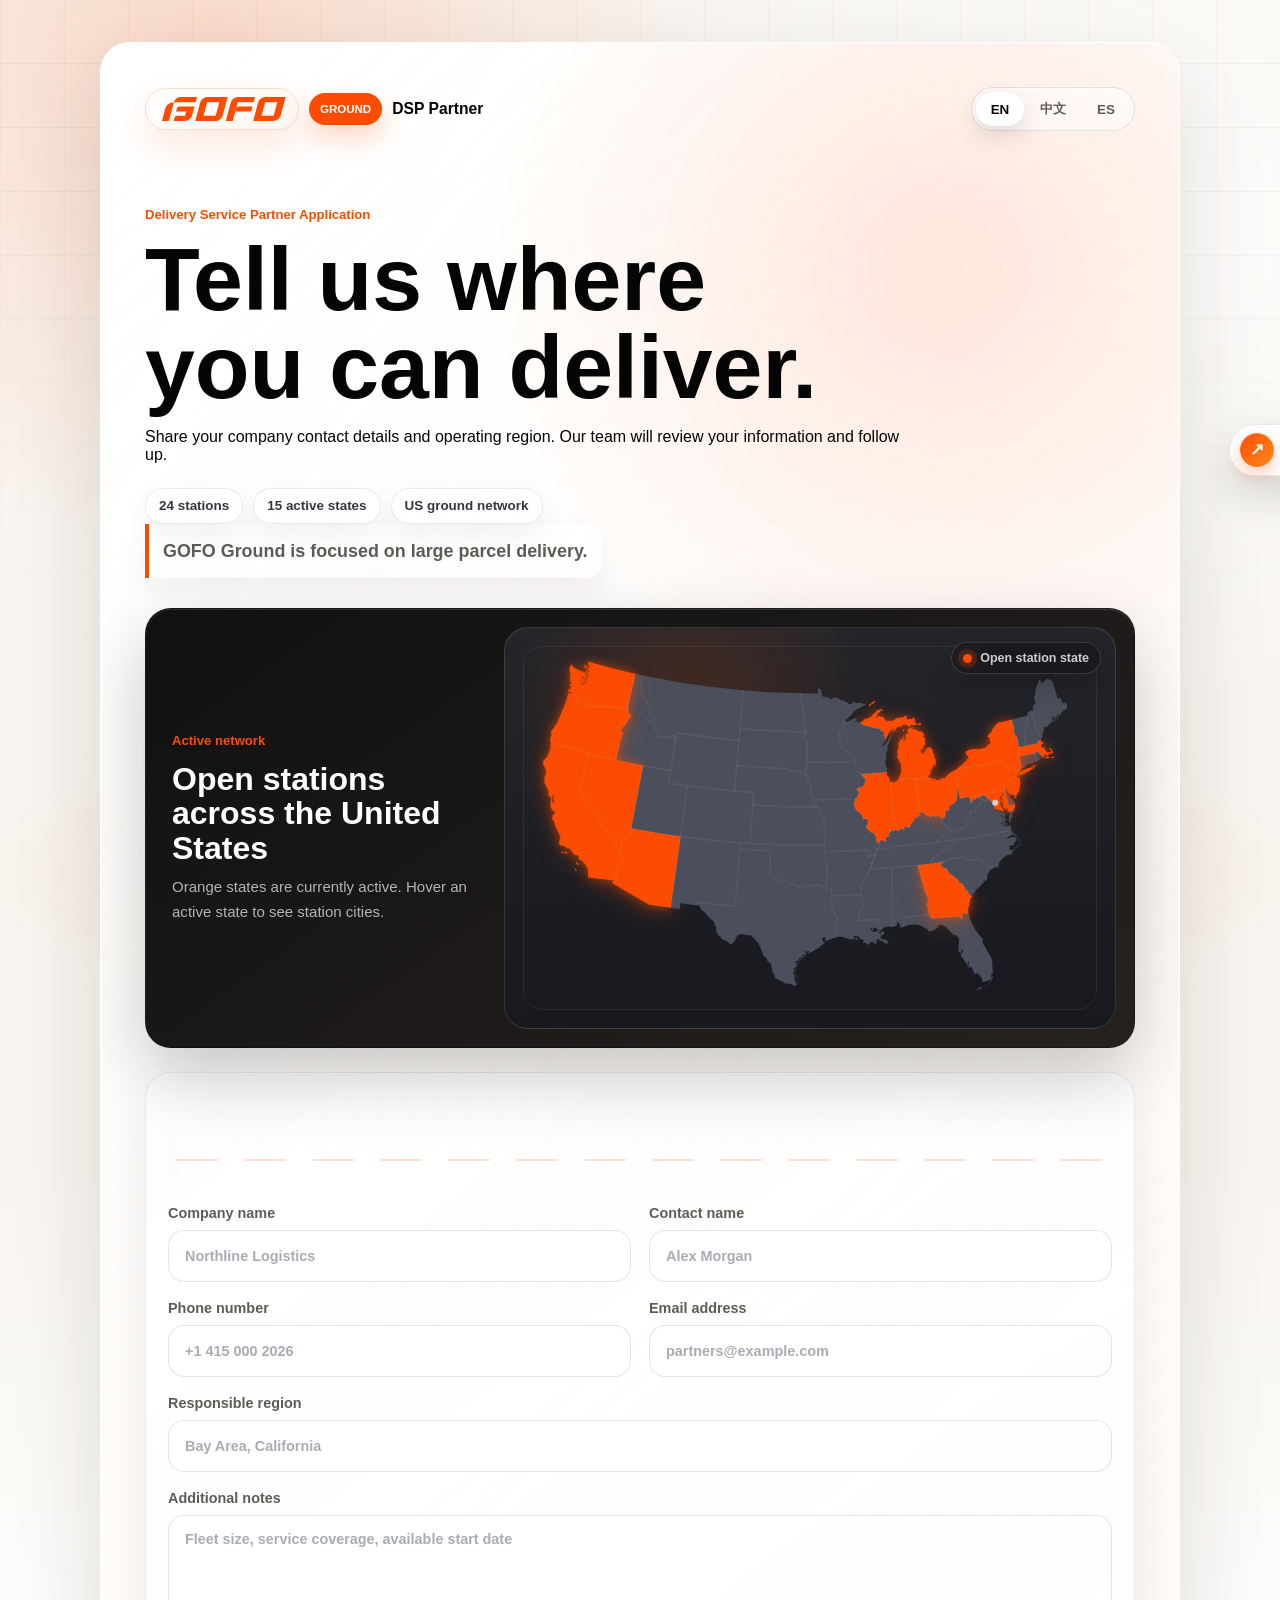
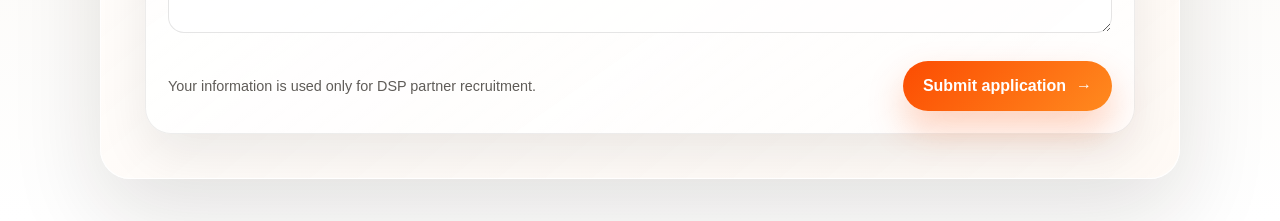
==== index.html @ 82328421 "Localize form errors and simplify van animation" ====
<!doctype html>
<html lang="en">
  <head>
    <meta charset="UTF-8" />
    <meta name="viewport" content="width=device-width, initial-scale=1.0" />
    <title>DSP Partner Application</title>
    <link rel="stylesheet" href="styles.css" />
  </head>
  <body>
    <main class="page-shell">
      <section class="application-card" aria-labelledby="pageTitle">
        <header class="topbar">
          <a class="brand" href="#" aria-label="DSP partner application">
            <span class="brand-mark" aria-hidden="true">
              <img src="logo.svg" alt="" />
            </span>
            <span class="ground-tag">GROUND</span>
            <span data-i18n="brand">DSP Partner</span>
          </a>

          <div class="language-switcher" aria-label="Language">
            <button class="language-button active" type="button" data-lang="en">EN</button>
            <button class="language-button" type="button" data-lang="zh">中文</button>
            <button class="language-button" type="button" data-lang="es">ES</button>
          </div>
        </header>

        <div class="intro">
          <p class="eyebrow" data-i18n="eyebrow">Delivery Service Partner Application</p>
          <h1 id="pageTitle" data-i18n="title">Tell us where you can deliver.</h1>
          <p data-i18n="subtitle">
            Share your company contact details and operating region. Our team will review your information and follow up.
          </p>
          <div class="hero-pills" aria-label="Network highlights">
            <span>24 stations</span>
            <span>15 active states</span>
            <span>US ground network</span>
          </div>
          <p class="ground-note" data-i18n="groundNote">GOFO Ground is focused on large parcel delivery.</p>
        </div>

        <section class="station-map-panel" aria-labelledby="mapTitle">
          <div class="map-copy">
            <p class="eyebrow" data-i18n="mapEyebrow">Active network</p>
            <h2 id="mapTitle" data-i18n="mapTitle">Open stations across the United States</h2>
            <p data-i18n="mapSubtitle">Orange states are currently active. Hover an active state to see station cities.</p>
          </div>

          <div class="map-frame">
            <div class="map-legend">
              <span class="legend-dot" aria-hidden="true"></span>
              <span data-i18n="legend">Open station state</span>
            </div>
            <div class="us-map" id="usMap" aria-label="United States station map"></div>
            <div class="map-tooltip" id="mapTooltip" role="status" aria-live="polite"></div>
          </div>
        </section>

        <form class="application-form" id="applicationForm">
          <div class="van-stage" aria-hidden="true">
            <div class="road-line"></div>
            <div class="cargo-van">
              <div class="van-body">
                <span class="van-windshield"></span>
                <span class="van-side-window"></span>
                <span class="van-door-line"></span>
                <img src="logo.svg" alt="" />
              </div>
              <span class="wheel wheel-front"></span>
              <span class="wheel wheel-back"></span>
            </div>
          </div>

          <div class="field-grid">
            <label class="field">
              <span data-i18n="companyLabel">Company name</span>
              <input name="company" required autocomplete="organization" data-i18n-placeholder="companyPlaceholder" placeholder="Northline Logistics" />
            </label>

            <label class="field">
              <span data-i18n="contactLabel">Contact name</span>
              <input name="contact" required autocomplete="name" data-i18n-placeholder="contactPlaceholder" placeholder="Alex Morgan" />
            </label>

            <label class="field">
              <span data-i18n="phoneLabel">Phone number</span>
              <input name="phone" required autocomplete="tel" inputmode="tel" data-i18n-placeholder="phonePlaceholder" placeholder="+1 415 000 2026" />
            </label>

            <label class="field">
              <span data-i18n="emailLabel">Email address</span>
              <input name="email" required type="email" autocomplete="email" data-i18n-placeholder="emailPlaceholder" placeholder="partners@example.com" />
            </label>

            <label class="field field-wide">
              <span data-i18n="regionLabel">Responsible region</span>
              <input name="region" required data-i18n-placeholder="regionPlaceholder" placeholder="Bay Area, California" />
            </label>

            <label class="field field-wide">
              <span data-i18n="notesLabel">Additional notes</span>
              <textarea name="notes" rows="4" data-i18n-placeholder="notesPlaceholder" placeholder="Fleet size, service coverage, available start date"></textarea>
            </label>
          </div>

          <div class="form-footer">
            <p class="privacy-note" data-i18n="privacy">Your information is used only for DSP partner recruitment.</p>
            <button class="submit-button" id="submitButton" type="submit">
              <span data-i18n="submit">Submit application</span>
              <span class="button-arrow" aria-hidden="true">→</span>
            </button>
          </div>

          <p class="success-message" id="successMessage" role="status" aria-live="polite" hidden data-i18n="success">
            Application received. Thank you.
          </p>
        </form>
      </section>
    </main>

    <a class="learn-more-tab" href="https://www.gofo.com/us/" target="_blank" rel="noopener noreferrer" aria-label="Learn more about us">
      <span class="learn-more-icon" aria-hidden="true">↗</span>
      <span class="learn-more-text">Learn more about us</span>
    </a>

    <script src="us-map-data.js"></script>
    <script src="script.js"></script>
  </body>
</html>
---- styles.css ----
:root {
  color-scheme: light;
  --bg: #f8f5f0;
  --surface: rgba(255, 255, 255, 0.76);
  --surface-strong: #ffffff;
  --ink: #050505;
  --muted: #5f5c58;
  --soft: #a8acb4;
  --line: rgba(0, 0, 0, 0.1);
  --line-strong: rgba(0, 0, 0, 0.16);
  --focus: #fc4c02;
  --focus-soft: rgba(252, 76, 2, 0.15);
  --brand: #fc4c02;
  --brand-2: #ff8a1f;
  --charcoal: #171717;
  --cream: #f8f5f0;
  --shadow: 0 34px 90px rgba(32, 24, 18, 0.13);
  font-family:
    -apple-system, BlinkMacSystemFont, "SF Pro Display", "SF Pro Text",
    "Helvetica Neue", Arial, "PingFang SC", "Microsoft YaHei", sans-serif;
}

* {
  box-sizing: border-box;
}

body {
  min-height: 100vh;
  margin: 0;
  color: var(--ink);
  background:
    radial-gradient(circle at 16% 4%, rgba(252, 76, 2, 0.17), transparent 24%),
    radial-gradient(circle at 88% 12%, rgba(255, 255, 255, 0.78), transparent 26%),
    linear-gradient(180deg, #f8f5f0 0%, #f8f5f0 64%, #ffffff 100%),
    var(--bg);
  font-size: 16px;
  letter-spacing: 0;
  overflow-x: hidden;
}

body::before {
  position: fixed;
  inset: 0;
  z-index: -1;
  content: "";
  background:
    linear-gradient(90deg, rgba(252, 76, 2, 0.055) 1px, transparent 1px),
    linear-gradient(0deg, rgba(0, 0, 0, 0.045) 1px, transparent 1px);
  background-size: 64px 64px;
  mask-image: linear-gradient(180deg, #000 0%, transparent 78%);
  animation: gridDrift 26s linear infinite;
}

body::after {
  position: fixed;
  inset: auto -10% -18% -10%;
  z-index: -1;
  height: 42vh;
  content: "";
  background: radial-gradient(ellipse at center, rgba(252, 76, 2, 0.18), transparent 62%);
  filter: blur(28px);
  pointer-events: none;
}

button,
input,
textarea {
  font: inherit;
}

button {
  cursor: pointer;
}

.page-shell {
  display: grid;
  min-height: 100vh;
  place-items: center;
  padding: 42px 32px;
}

.application-card {
  position: relative;
  width: min(1080px, 100%);
  padding: clamp(22px, 4vw, 44px);
  overflow: hidden;
  border: 1px solid rgba(255, 255, 255, 0.86);
  border-radius: 30px;
  background:
    linear-gradient(140deg, rgba(255, 255, 255, 0.9), rgba(255, 247, 240, 0.64)),
    var(--surface);
  box-shadow: var(--shadow);
  backdrop-filter: blur(34px) saturate(160%);
  animation: cardIn 680ms cubic-bezier(0.22, 1, 0.36, 1) both;
}

.application-card::before {
  position: absolute;
  inset: 0;
  z-index: -1;
  content: "";
  background:
    radial-gradient(circle at 78% 13%, rgba(252, 76, 2, 0.13), transparent 26%),
    linear-gradient(120deg, rgba(255, 255, 255, 0.48), transparent 32%);
}

.topbar {
  display: flex;
  align-items: center;
  justify-content: space-between;
  gap: 18px;
  margin-bottom: clamp(46px, 7vw, 76px);
}

.brand {
  display: inline-flex;
  align-items: center;
  gap: 10px;
  color: var(--ink);
  text-decoration: none;
  font-size: 0.98rem;
  font-weight: 760;
}

.brand-mark {
  display: inline-grid;
  width: 154px;
  height: 42px;
  place-items: center;
  padding: 0 16px;
  border: 1px solid rgba(252, 76, 2, 0.18);
  border-radius: 999px;
  background:
    linear-gradient(145deg, rgba(255, 255, 255, 0.96), rgba(255, 245, 239, 0.92)),
    var(--surface-strong);
  box-shadow:
    inset 0 1px 0 rgba(255, 255, 255, 0.8),
    0 16px 34px rgba(252, 76, 2, 0.12);
}

.ground-tag {
  display: inline-flex;
  min-height: 32px;
  align-items: center;
  padding: 0 11px;
  border-radius: 999px;
  color: #ffffff;
  background: var(--brand);
  box-shadow: 0 12px 26px rgba(252, 76, 2, 0.24);
  font-size: 0.72rem;
  font-weight: 850;
}

.brand-mark img {
  display: block;
  width: 124px;
  height: auto;
}

.language-switcher {
  display: inline-flex;
  gap: 4px;
  padding: 4px;
  border: 1px solid var(--line);
  border-radius: 999px;
  background: rgba(255, 255, 255, 0.5);
  box-shadow: inset 0 1px 0 rgba(255, 255, 255, 0.7);
}

.language-button {
  min-width: 48px;
  min-height: 34px;
  padding: 0 12px;
  border: 0;
  border-radius: 999px;
  color: var(--muted);
  background: transparent;
  font-size: 0.84rem;
  font-weight: 650;
  transition:
    color 180ms ease,
    background 180ms ease,
    box-shadow 180ms ease,
    transform 180ms ease;
}

.language-button:hover {
  color: var(--ink);
}

.language-button.active {
  color: var(--ink);
  background: var(--surface-strong);
  box-shadow: 0 10px 24px rgba(0, 0, 0, 0.12);
}

.intro {
  max-width: 760px;
  margin-bottom: 30px;
}

.eyebrow {
  margin: 0 0 14px;
  color: var(--brand);
  font-size: 0.82rem;
  font-weight: 820;
  letter-spacing: 0;
}

h1 {
  max-width: 880px;
  margin: 0 0 16px;
  font-size: clamp(2.7rem, 7vw, 6.1rem);
  font-weight: 820;
  line-height: 0.98;
  letter-spacing: 0;
  text-wrap: balance;
}

.intro p:last-child {
  max-width: 620px;
  margin: 0;
  color: var(--muted);
  font-size: clamp(1rem, 1.5vw, 1.12rem);
  line-height: 1.7;
}

.hero-pills {
  display: flex;
  flex-wrap: wrap;
  gap: 10px;
  margin-top: 24px;
}

.hero-pills span {
  display: inline-flex;
  min-height: 36px;
  align-items: center;
  border: 1px solid rgba(0, 0, 0, 0.08);
  border-radius: 999px;
  padding: 0 13px;
  color: #343741;
  background: rgba(255, 255, 255, 0.58);
  box-shadow: 0 12px 28px rgba(0, 0, 0, 0.06);
  font-size: 0.84rem;
  font-weight: 720;
  backdrop-filter: blur(16px);
}

.ground-note {
  display: inline-flex;
  max-width: 560px;
  margin: 16px 0 0;
  padding: 12px 14px;
  border-left: 4px solid var(--brand);
  border-radius: 0 14px 14px 0;
  color: #2f2b27;
  background: rgba(255, 255, 255, 0.5);
  box-shadow: 0 12px 28px rgba(32, 24, 18, 0.06);
  font-size: 0.96rem;
  font-weight: 720;
  line-height: 1.5;
}

.station-map-panel {
  display: grid;
  grid-template-columns: minmax(230px, 0.34fr) minmax(0, 0.66fr);
  gap: 24px;
  align-items: center;
  margin-bottom: 24px;
  padding: 18px;
  border: 1px solid rgba(0, 0, 0, 0.08);
  border-radius: 26px;
  background:
    linear-gradient(145deg, #111111, #26211f),
    var(--charcoal);
  box-shadow:
    inset 0 1px 0 rgba(255, 255, 255, 0.12),
    0 28px 70px rgba(0, 0, 0, 0.22);
  animation: mapIn 720ms 120ms cubic-bezier(0.22, 1, 0.36, 1) both;
}

.map-copy {
  padding: 8px 4px 8px 8px;
}

.map-copy h2 {
  max-width: 320px;
  margin: 0 0 10px;
  color: #ffffff;
  font-size: clamp(1.35rem, 2.5vw, 2rem);
  line-height: 1.08;
  letter-spacing: 0;
}

.map-copy p:last-child {
  max-width: 340px;
  margin: 0;
  color: rgba(255, 255, 255, 0.68);
  font-size: 0.94rem;
  line-height: 1.62;
}

.map-frame {
  position: relative;
  min-height: 318px;
  overflow: hidden;
  border: 1px solid rgba(255, 255, 255, 0.12);
  border-radius: 24px;
  background:
    radial-gradient(circle at 30% 22%, rgba(252, 76, 2, 0.16), transparent 36%),
    linear-gradient(180deg, rgba(255, 255, 255, 0.08), rgba(255, 255, 255, 0.03)),
    #101218;
}

.map-frame::before {
  position: absolute;
  inset: 18px;
  content: "";
  border: 1px solid rgba(255, 255, 255, 0.07);
  border-radius: 20px;
  pointer-events: none;
}

.map-legend {
  position: absolute;
  top: 14px;
  right: 14px;
  z-index: 2;
  display: inline-flex;
  align-items: center;
  gap: 8px;
  padding: 8px 11px;
  border: 1px solid rgba(255, 255, 255, 0.14);
  border-radius: 999px;
  color: rgba(255, 255, 255, 0.78);
  background: rgba(18, 20, 26, 0.62);
  box-shadow: 0 12px 28px rgba(0, 0, 0, 0.18);
  font-size: 0.78rem;
  font-weight: 680;
  backdrop-filter: blur(16px);
}

.legend-dot {
  width: 9px;
  height: 9px;
  border-radius: 50%;
  background: var(--brand);
  box-shadow: 0 0 0 5px rgba(252, 76, 2, 0.18), 0 0 20px rgba(252, 76, 2, 0.72);
}

.us-map {
  display: grid;
  min-height: 318px;
  place-items: center;
  padding: 30px;
}

.us-map svg {
  display: block;
  width: min(100%, 610px);
  height: auto;
  overflow: visible;
}

.us-map svg .state path,
.us-map svg .state > path {
  fill: #4a4f5b;
  transition:
    fill 180ms ease,
    filter 180ms ease,
    transform 180ms ease;
}

.us-map svg path.is-open {
  fill: var(--brand);
  filter: drop-shadow(0 0 8px rgba(252, 76, 2, 0.54)) drop-shadow(0 10px 18px rgba(252, 76, 2, 0.28));
  cursor: pointer;
}

.us-map svg path.is-open:hover,
.us-map svg path.is-open:focus {
  fill: var(--brand-2);
  outline: none;
}

.us-map svg .borders {
  stroke: rgba(255, 255, 255, 0.18);
  stroke-width: 1.25;
}

.us-map svg .separator1 {
  stroke: rgba(0, 0, 0, 0.14);
}

.us-map svg path.ak,
.us-map svg path.hi,
.us-map svg path.separator1 {
  display: none;
}

.map-tooltip {
  position: absolute;
  z-index: 5;
  max-width: min(280px, calc(100% - 28px));
  padding: 12px 13px;
  border: 1px solid rgba(255, 255, 255, 0.16);
  border-radius: 16px;
  color: #ffffff;
  background: rgba(20, 22, 28, 0.9);
  box-shadow: 0 18px 42px rgba(0, 0, 0, 0.3);
  font-size: 0.84rem;
  line-height: 1.45;
  opacity: 0;
  pointer-events: none;
  transform: translate3d(-50%, -8px, 0);
  transition:
    opacity 140ms ease,
    transform 140ms ease;
  backdrop-filter: blur(18px);
}

.map-tooltip.visible {
  opacity: 1;
  transform: translate3d(-50%, -14px, 0);
}

.tooltip-title {
  display: block;
  margin-bottom: 4px;
  font-weight: 760;
}

.tooltip-cities {
  color: rgba(255, 255, 255, 0.68);
}

.application-form {
  display: grid;
  gap: 24px;
  padding: 22px;
  border: 1px solid rgba(0, 0, 0, 0.07);
  border-radius: 26px;
  background:
    linear-gradient(145deg, rgba(255, 255, 255, 0.72), rgba(255, 255, 255, 0.46)),
    rgba(255, 255, 255, 0.55);
  box-shadow:
    inset 0 1px 0 rgba(255, 255, 255, 0.65),
    0 22px 50px rgba(0, 0, 0, 0.08);
}

.van-stage {
  position: relative;
  min-height: 92px;
  overflow: hidden;
  margin: -8px 0 2px;
}

.road-line {
  position: absolute;
  right: 8px;
  bottom: 18px;
  left: 8px;
  height: 2px;
  background:
    repeating-linear-gradient(90deg, rgba(252, 76, 2, 0.24) 0 42px, transparent 42px 68px);
  opacity: 0.7;
}

.cargo-van {
  position: absolute;
  bottom: 18px;
  left: -220px;
  width: 206px;
  height: 70px;
  animation: vanDrive 14s cubic-bezier(0.55, 0.02, 0.22, 1) infinite;
  filter: drop-shadow(0 18px 18px rgba(32, 24, 18, 0.2));
}

.van-body {
  position: absolute;
  bottom: 13px;
  left: 0;
  display: flex;
  width: 190px;
  height: 52px;
  align-items: center;
  gap: 7px;
  padding: 18px 18px 0 64px;
  border: 2px solid #111111;
  border-radius: 22px 28px 14px 14px;
  background: #ffffff;
}

.van-body::before {
  position: absolute;
  right: -12px;
  bottom: -2px;
  width: 34px;
  height: 36px;
  border: 2px solid #111111;
  border-left: 0;
  border-radius: 0 22px 10px 0;
  background: #ffffff;
  content: "";
}

.van-body img {
  width: 70px;
  height: auto;
}

.van-body span:not(.van-windshield):not(.van-side-window):not(.van-door-line) {
  color: var(--brand);
  font-size: 0.42rem;
  font-weight: 850;
  line-height: 1;
}

.van-windshield,
.van-side-window {
  position: absolute;
  top: 9px;
  height: 16px;
  background: linear-gradient(135deg, #1d1d1f, #6b6e76);
}

.van-windshield {
  right: 12px;
  width: 30px;
  border-radius: 5px 14px 5px 5px;
  transform: skewX(-14deg);
}

.van-side-window {
  left: 20px;
  width: 36px;
  border-radius: 10px 5px 5px 5px;
}

.van-door-line {
  position: absolute;
  top: 10px;
  left: 62px;
  width: 1px;
  height: 36px;
  background: rgba(0, 0, 0, 0.28);
}

.wheel {
  position: absolute;
  bottom: 4px;
  width: 20px;
  height: 20px;
  border: 5px solid #111111;
  border-radius: 50%;
  background: var(--brand);
  animation: wheelSpin 900ms linear infinite;
}

.wheel-back {
  left: 34px;
}

.wheel-front {
  right: 32px;
}

.field-grid {
  display: grid;
  grid-template-columns: repeat(2, minmax(0, 1fr));
  gap: 18px;
}

.field {
  display: grid;
  gap: 9px;
  min-width: 0;
  color: var(--muted);
  font-size: 0.9rem;
  font-weight: 650;
}

.field-wide {
  grid-column: 1 / -1;
}

input,
textarea {
  width: 100%;
  min-height: 52px;
  border: 1px solid var(--line);
  border-radius: 16px;
  outline: 0;
  color: var(--ink);
  background: rgba(255, 255, 255, 0.82);
  box-shadow: inset 0 1px 0 rgba(255, 255, 255, 0.74);
  transition:
    border-color 180ms ease,
    box-shadow 180ms ease,
    background 180ms ease,
    transform 180ms ease;
}

input {
  padding: 0 16px;
}

textarea {
  min-height: 118px;
  padding: 15px 16px;
  resize: vertical;
}

input::placeholder,
textarea::placeholder {
  color: var(--soft);
}

input:hover,
textarea:hover {
  border-color: var(--line-strong);
  background: rgba(255, 255, 255, 0.92);
}

input:focus,
textarea:focus {
  border-color: var(--focus);
  background: var(--surface-strong);
  box-shadow: 0 0 0 4px var(--focus-soft);
  transform: translateY(-1px);
}

.form-footer {
  display: flex;
  align-items: center;
  justify-content: space-between;
  gap: 18px;
  padding-top: 4px;
}

.privacy-note {
  max-width: 380px;
  margin: 0;
  color: var(--muted);
  font-size: 0.9rem;
  line-height: 1.55;
}

.submit-button {
  display: inline-flex;
  min-height: 50px;
  align-items: center;
  justify-content: center;
  gap: 10px;
  padding: 0 20px;
  border: 0;
  border-radius: 999px;
  color: #ffffff;
  background:
    linear-gradient(135deg, var(--brand), var(--brand-2));
  box-shadow: 0 18px 36px rgba(252, 76, 2, 0.26);
  font-weight: 720;
  transition:
    background 180ms ease,
    box-shadow 180ms ease,
    transform 180ms ease;
}

.submit-button:hover {
  background:
    linear-gradient(135deg, #f04400, #ff9c2f);
  box-shadow: 0 22px 42px rgba(252, 76, 2, 0.34);
  transform: translateY(-2px);
}

.submit-button:disabled,
.crm-refresh:disabled {
  cursor: wait;
  opacity: 0.58;
  transform: none;
}

.submit-button:active {
  transform: translateY(0);
}

.button-arrow {
  display: inline-block;
  transition: transform 180ms ease;
}

.submit-button:hover .button-arrow {
  transform: translateX(3px);
}

.success-message {
  margin: 0;
  padding: 14px 16px;
  border: 1px solid rgba(0, 0, 0, 0.08);
  border-radius: 14px;
  color: #1d1d1f;
  background: rgba(255, 255, 255, 0.72);
  animation: messageIn 260ms ease both;
}

.learn-more-tab {
  position: fixed;
  right: 0;
  top: 50%;
  z-index: 20;
  display: inline-flex;
  min-height: 52px;
  align-items: center;
  gap: 12px;
  padding: 8px 16px 8px 10px;
  border: 1px solid rgba(0, 0, 0, 0.08);
  border-right: 0;
  border-radius: 999px 0 0 999px;
  color: var(--ink);
  background: rgba(255, 255, 255, 0.86);
  box-shadow: 0 18px 44px rgba(0, 0, 0, 0.16);
  text-decoration: none;
  transform: translate(164px, -50%);
  transition:
    transform 220ms cubic-bezier(0.22, 1, 0.36, 1),
    background 180ms ease,
    box-shadow 180ms ease;
  backdrop-filter: blur(18px) saturate(150%);
}

.learn-more-tab:hover,
.learn-more-tab:focus-visible {
  background: rgba(255, 255, 255, 0.96);
  box-shadow: 0 22px 54px rgba(0, 0, 0, 0.18);
  outline: none;
  transform: translate(0, -50%);
}

.learn-more-icon {
  display: inline-grid;
  width: 34px;
  height: 34px;
  flex: 0 0 34px;
  place-items: center;
  border-radius: 50%;
  color: #ffffff;
  background: linear-gradient(135deg, var(--brand), var(--brand-2));
  box-shadow:
    inset 0 1px 0 rgba(255, 255, 255, 0.32),
    0 8px 18px rgba(252, 76, 2, 0.28);
  font-size: 1.05rem;
  font-weight: 850;
}

.learn-more-text {
  min-width: 142px;
  color: var(--ink);
  font-size: 0.88rem;
  font-weight: 720;
  white-space: nowrap;
}

@keyframes gridDrift {
  from {
    background-position: 0 0, 0 0;
  }

  to {
    background-position: 160px 96px, 160px 96px;
  }
}

@keyframes cardIn {
  from {
    opacity: 0;
    transform: translateY(22px) scale(0.985);
  }

  to {
    opacity: 1;
    transform: translateY(0) scale(1);
  }
}

@keyframes messageIn {
  from {
    opacity: 0;
    transform: translateY(-6px);
  }

  to {
    opacity: 1;
    transform: translateY(0);
  }
}

@keyframes mapIn {
  from {
    opacity: 0;
    transform: translateY(16px);
  }

  to {
    opacity: 1;
    transform: translateY(0);
  }
}

@keyframes vanDrive {
  0% {
    transform: translateX(0);
  }

  72%,
  100% {
    transform: translateX(calc(100vw + 360px));
  }
}

@keyframes wheelSpin {
  to {
    transform: rotate(360deg);
  }
}

.crm-shell {
  width: min(1280px, calc(100% - 32px));
  margin: 0 auto;
  padding: 32px 0;
}

.crm-card {
  padding: clamp(22px, 4vw, 42px);
  border: 1px solid rgba(255, 255, 255, 0.74);
  border-radius: 22px;
  background: var(--surface);
  box-shadow: var(--shadow);
  backdrop-filter: blur(28px) saturate(150%);
  animation: cardIn 560ms cubic-bezier(0.22, 1, 0.36, 1) both;
}

.crm-header {
  display: flex;
  align-items: flex-start;
  justify-content: space-between;
  gap: 22px;
  margin-bottom: 28px;
}

.crm-header h1 {
  max-width: 760px;
  margin-bottom: 12px;
  font-size: clamp(2rem, 4vw, 3.8rem);
}

.crm-header p:last-child {
  max-width: 620px;
  margin: 0;
  color: var(--muted);
  line-height: 1.65;
}

.crm-link,
.crm-refresh {
  display: inline-flex;
  min-height: 42px;
  align-items: center;
  justify-content: center;
  border-radius: 999px;
  font-weight: 700;
  text-decoration: none;
}

.crm-link {
  flex: 0 0 auto;
  padding: 0 16px;
  color: #ffffff;
  background: #1d1d1f;
}

.crm-metrics {
  display: grid;
  grid-template-columns: repeat(3, minmax(0, 1fr));
  gap: 12px;
  margin-bottom: 20px;
}

.crm-metrics article {
  min-height: 110px;
  padding: 18px;
  border: 1px solid rgba(0, 0, 0, 0.07);
  border-radius: 18px;
  background: rgba(255, 255, 255, 0.68);
}

.crm-metrics span {
  display: block;
  margin-bottom: 20px;
  color: var(--muted);
  font-size: 0.86rem;
  font-weight: 700;
}

.crm-metrics strong {
  font-size: 2rem;
  line-height: 1;
}

.crm-toolbar {
  display: flex;
  align-items: end;
  justify-content: space-between;
  gap: 16px;
  margin-bottom: 18px;
}

.crm-search {
  display: grid;
  flex: 1;
  gap: 8px;
  color: var(--muted);
  font-size: 0.86rem;
  font-weight: 700;
}

.crm-search input {
  max-width: 480px;
}

.crm-refresh {
  padding: 0 16px;
  border: 0;
  color: var(--ink);
  background: rgba(255, 255, 255, 0.78);
  box-shadow: 0 10px 24px rgba(0, 0, 0, 0.08);
}

.crm-table-wrap {
  overflow-x: auto;
  border: 1px solid rgba(0, 0, 0, 0.08);
  border-radius: 18px;
  background: rgba(255, 255, 255, 0.72);
}

.crm-table {
  width: 100%;
  min-width: 980px;
  border-collapse: collapse;
}

.crm-table th,
.crm-table td {
  padding: 15px 16px;
  border-bottom: 1px solid rgba(0, 0, 0, 0.07);
  text-align: left;
  vertical-align: top;
}

.crm-table th {
  color: var(--muted);
  background: rgba(255, 255, 255, 0.78);
  font-size: 0.8rem;
  font-weight: 760;
}

.crm-table td {
  color: var(--ink);
  font-size: 0.92rem;
}

.crm-table tr:last-child td {
  border-bottom: 0;
}

.crm-table a {
  color: var(--ink);
}

.crm-empty {
  margin: 0;
  padding: 34px 16px;
  color: var(--muted);
  text-align: center;
}

@media (max-width: 720px) {
  .page-shell {
    align-items: start;
    padding: 14px;
  }

  .application-card {
    border-radius: 18px;
  }

  .topbar,
  .form-footer {
    align-items: stretch;
    flex-direction: column;
  }

  .brand {
    flex-wrap: wrap;
  }

  .brand-mark {
    width: 142px;
  }

  .brand-mark img {
    width: 112px;
  }

  .language-switcher {
    width: 100%;
  }

  .language-button {
    flex: 1;
  }

  .field-grid {
    grid-template-columns: 1fr;
  }

  .station-map-panel {
    grid-template-columns: 1fr;
    padding: 16px;
  }

  .map-frame,
  .us-map {
    min-height: 220px;
  }

  .learn-more-tab {
    transform: translate(166px, -50%);
  }

  .map-legend {
    position: static;
    width: fit-content;
    margin: 12px 12px 0 auto;
  }

  .submit-button {
    width: 100%;
  }

  .crm-shell {
    width: min(100% - 20px, 1280px);
    padding: 14px 0;
  }

  .crm-header,
  .crm-toolbar {
    flex-direction: column;
    align-items: stretch;
  }

  .crm-metrics {
    grid-template-columns: 1fr;
  }

  .crm-link,
  .crm-refresh,
  .crm-search input {
    width: 100%;
    max-width: none;
  }
}

@media (prefers-reduced-motion: reduce) {
  *,
  *::before,
  *::after {
    animation-duration: 1ms !important;
    scroll-behavior: auto !important;
    transition-duration: 1ms !important;
  }
}
  color: #ffffff;
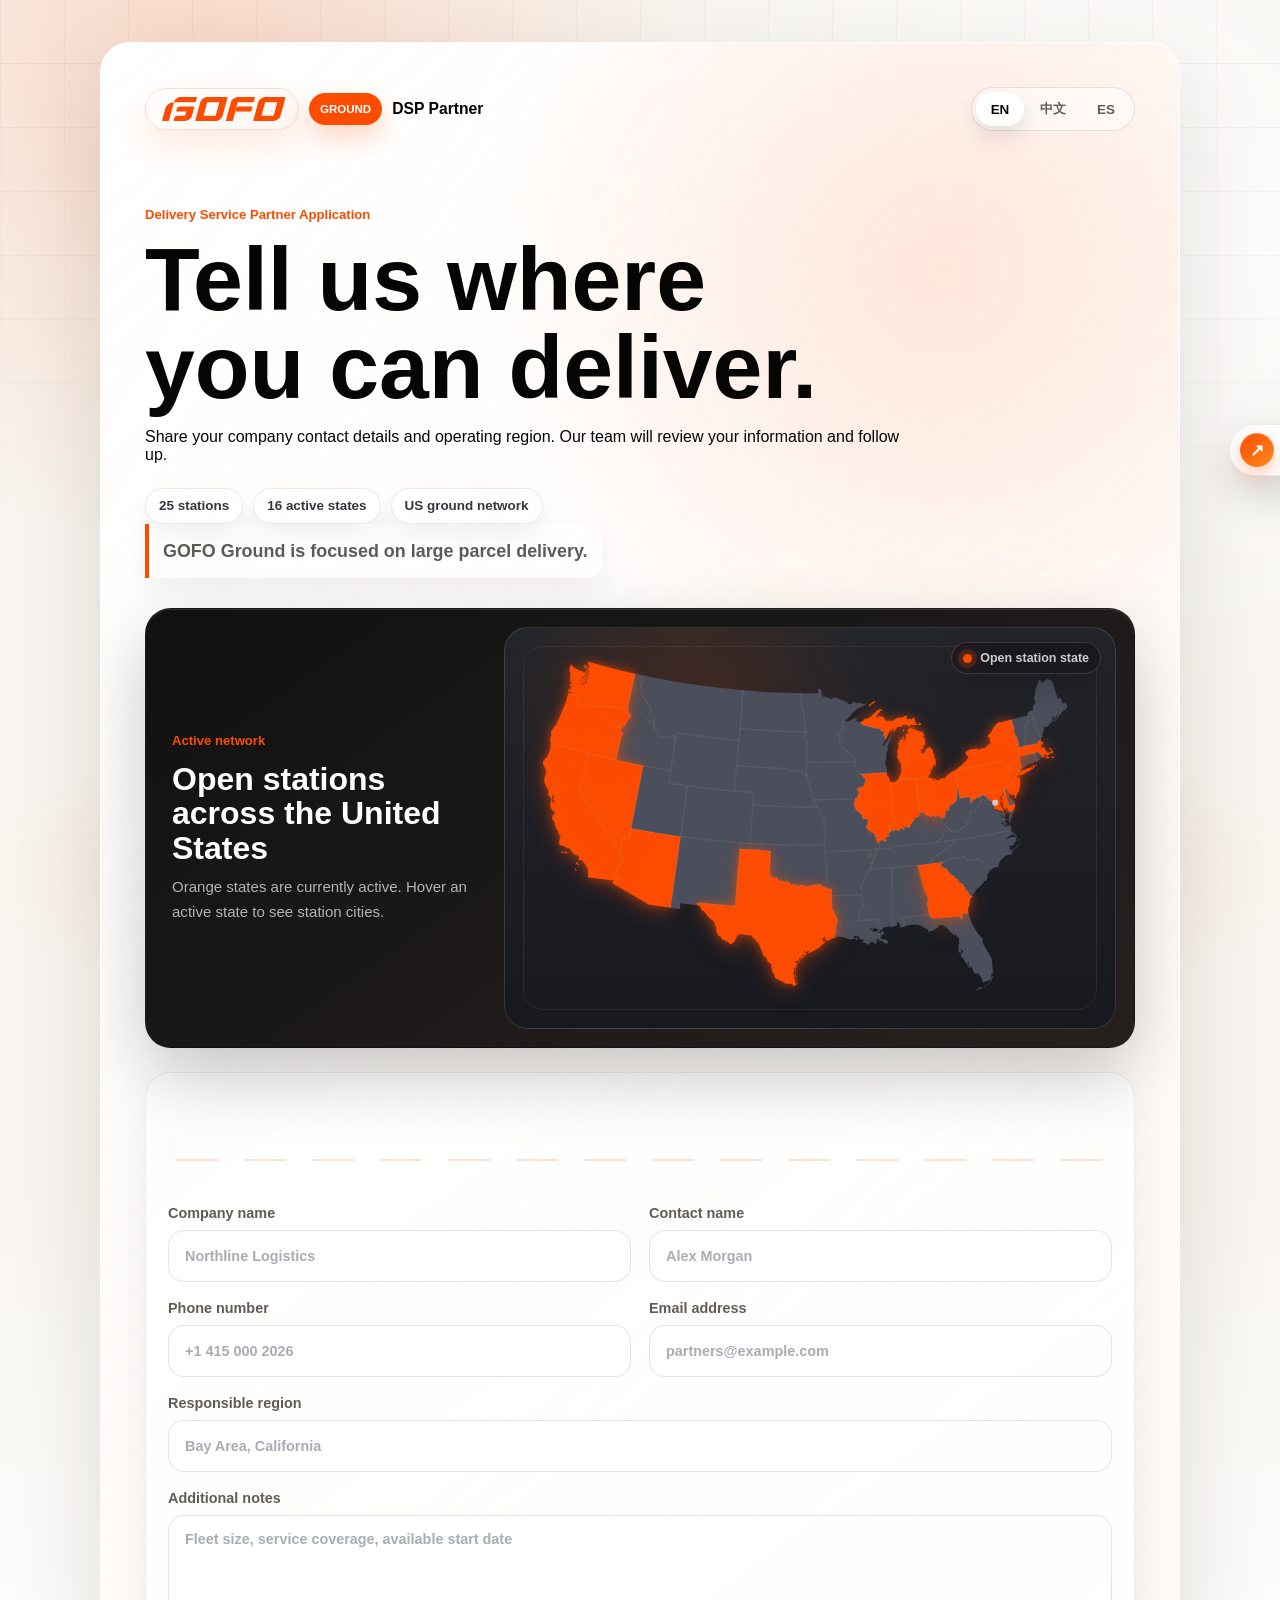
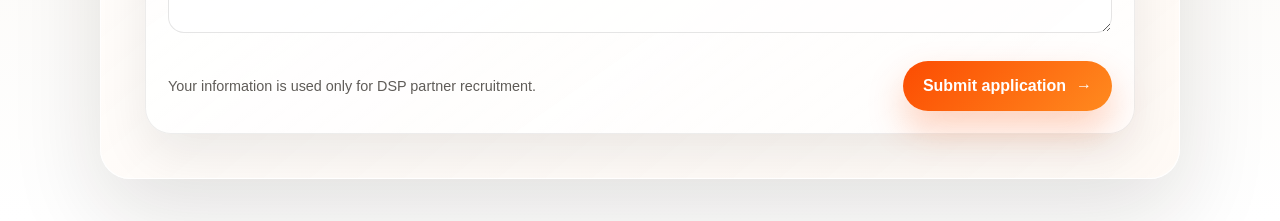
==== commit b4eaa98e: "Add Dallas station" ====
--- a/index.html
+++ b/index.html
@@ -32,8 +32,8 @@
             Share your company contact details and operating region. Our team will review your information and follow up.
           </p>
           <div class="hero-pills" aria-label="Network highlights">
-            <span>24 stations</span>
-            <span>15 active states</span>
+            <span>25 stations</span>
+            <span>16 active states</span>
             <span>US ground network</span>
           </div>
           <p class="ground-note" data-i18n="groundNote">GOFO Ground is focused on large parcel delivery.</p>
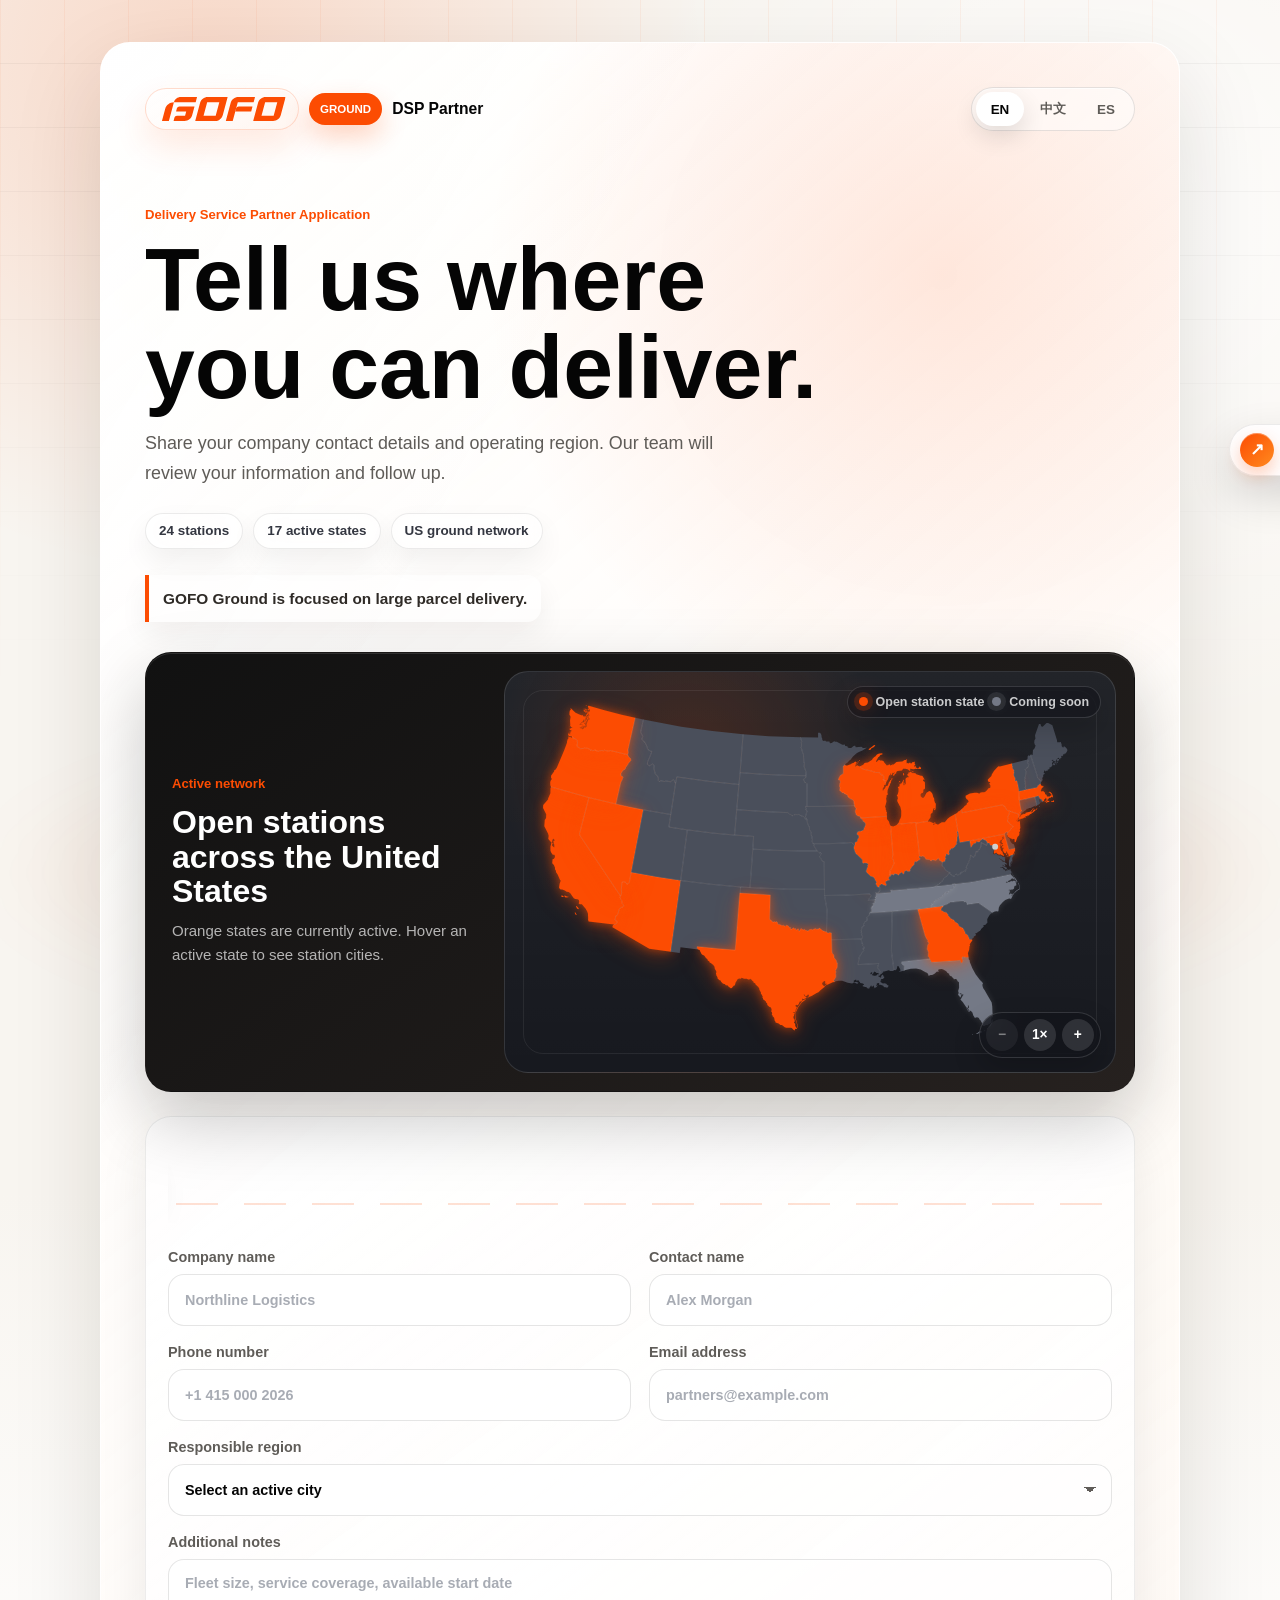
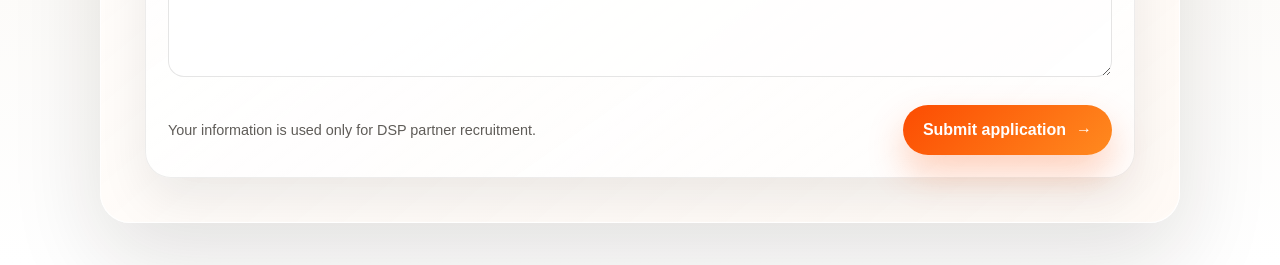
==== commit a5743803: "Improve region selection and map interactions" ====
--- a/index.html
+++ b/index.html
@@ -4,7 +4,7 @@
     <meta charset="UTF-8" />
     <meta name="viewport" content="width=device-width, initial-scale=1.0" />
     <title>DSP Partner Application</title>
-    <link rel="stylesheet" href="styles.css" />
+    <link rel="stylesheet" href="styles.css?v=20260520" />
   </head>
   <body>
     <main class="page-shell">
@@ -32,8 +32,8 @@
             Share your company contact details and operating region. Our team will review your information and follow up.
           </p>
           <div class="hero-pills" aria-label="Network highlights">
-            <span>25 stations</span>
-            <span>16 active states</span>
+            <span>24 stations</span>
+            <span>17 active states</span>
             <span>US ground network</span>
           </div>
           <p class="ground-note" data-i18n="groundNote">GOFO Ground is focused on large parcel delivery.</p>
@@ -50,8 +50,15 @@
             <div class="map-legend">
               <span class="legend-dot" aria-hidden="true"></span>
               <span data-i18n="legend">Open station state</span>
+              <span class="legend-dot legend-dot-planned" aria-hidden="true"></span>
+              <span data-i18n="plannedLabel">Coming soon</span>
             </div>
             <div class="us-map" id="usMap" aria-label="United States station map"></div>
+            <div class="map-controls" aria-label="Map zoom controls">
+              <button class="map-control" id="mapZoomOut" type="button" aria-label="Zoom out">−</button>
+              <button class="map-control" id="mapZoomReset" type="button" aria-label="Reset zoom">1×</button>
+              <button class="map-control" id="mapZoomIn" type="button" aria-label="Zoom in">+</button>
+            </div>
             <div class="map-tooltip" id="mapTooltip" role="status" aria-live="polite"></div>
           </div>
         </section>
@@ -94,7 +101,14 @@
 
             <label class="field field-wide">
               <span data-i18n="regionLabel">Responsible region</span>
-              <input name="region" required data-i18n-placeholder="regionPlaceholder" placeholder="Bay Area, California" />
+              <select name="regionChoice" id="regionSelect" required>
+                <option value="" data-i18n="regionSelectPlaceholder">Select an active city</option>
+              </select>
+            </label>
+
+            <label class="field field-wide region-other-field is-hidden" id="regionOtherField" hidden>
+              <span data-i18n="regionOtherLabel">Interested city</span>
+              <input name="regionOther" id="regionOtherInput" data-i18n-placeholder="regionOtherPlaceholder" placeholder="Tell us the city you are interested in" />
             </label>
 
             <label class="field field-wide">
@@ -124,6 +138,6 @@
     </a>
 
     <script src="us-map-data.js"></script>
-    <script src="script.js"></script>
+    <script src="script.js?v=20260520"></script>
   </body>
 </html>
--- a/styles.css
+++ b/styles.css
@@ -64,12 +64,21 @@
 
 button,
 input,
+select,
 textarea {
   font: inherit;
 }
 
 button {
   cursor: pointer;
+}
+
+[hidden] {
+  display: none !important;
+}
+
+.is-hidden {
+  display: none !important;
 }
 
 .page-shell {
@@ -217,7 +226,7 @@
   text-wrap: balance;
 }
 
-.intro p:last-child {
+.intro > p:not(.eyebrow):not(.ground-note) {
   max-width: 620px;
   margin: 0;
   color: var(--muted);
@@ -248,9 +257,10 @@
 }
 
 .ground-note {
-  display: inline-flex;
+  display: flex;
+  width: fit-content;
   max-width: 560px;
-  margin: 16px 0 0;
+  margin: 26px 0 0;
   padding: 12px 14px;
   border-left: 4px solid var(--brand);
   border-radius: 0 14px 14px 0;
@@ -349,11 +359,26 @@
   box-shadow: 0 0 0 5px rgba(252, 76, 2, 0.18), 0 0 20px rgba(252, 76, 2, 0.72);
 }
 
+.legend-dot-planned {
+  background: #747986;
+  box-shadow: 0 0 0 5px rgba(255, 255, 255, 0.08), 0 0 16px rgba(255, 255, 255, 0.18);
+}
+
 .us-map {
   display: grid;
   min-height: 318px;
   place-items: center;
   padding: 30px;
+  touch-action: none;
+  user-select: none;
+}
+
+.us-map.is-zoomed {
+  cursor: grab;
+}
+
+.us-map.is-dragging {
+  cursor: grabbing;
 }
 
 .us-map svg {
@@ -361,6 +386,49 @@
   width: min(100%, 610px);
   height: auto;
   overflow: visible;
+  transform-origin: center center;
+  transition: transform 180ms ease;
+}
+
+.map-controls {
+  position: absolute;
+  right: 14px;
+  bottom: 14px;
+  z-index: 3;
+  display: inline-flex;
+  gap: 6px;
+  padding: 6px;
+  border: 1px solid rgba(255, 255, 255, 0.14);
+  border-radius: 999px;
+  background: rgba(18, 20, 26, 0.64);
+  box-shadow: 0 12px 28px rgba(0, 0, 0, 0.18);
+  backdrop-filter: blur(16px);
+}
+
+.map-control {
+  display: inline-grid;
+  width: 32px;
+  height: 32px;
+  min-width: 32px;
+  place-items: center;
+  border: 0;
+  border-radius: 50%;
+  color: #ffffff;
+  background: rgba(255, 255, 255, 0.12);
+  font-size: 0.86rem;
+  font-weight: 800;
+  line-height: 1;
+}
+
+.map-control:hover,
+.map-control:focus {
+  background: rgba(252, 76, 2, 0.88);
+  outline: none;
+}
+
+.map-control:disabled {
+  cursor: default;
+  opacity: 0.45;
 }
 
 .us-map svg .state path,
@@ -378,8 +446,16 @@
   cursor: pointer;
 }
 
+.us-map svg path.is-planned:not(.is-open) {
+  fill: #747986;
+  filter: drop-shadow(0 0 6px rgba(255, 255, 255, 0.12));
+  cursor: pointer;
+}
+
 .us-map svg path.is-open:hover,
-.us-map svg path.is-open:focus {
+.us-map svg path.is-open:focus,
+.us-map svg path.is-planned:hover,
+.us-map svg path.is-planned:focus {
   fill: var(--brand-2);
   outline: none;
 }
@@ -586,6 +662,7 @@
 }
 
 input,
+select,
 textarea {
   width: 100%;
   min-height: 52px;
@@ -606,6 +683,20 @@
   padding: 0 16px;
 }
 
+select {
+  padding: 0 44px 0 16px;
+  appearance: none;
+  background-color: rgba(255, 255, 255, 0.82);
+  background-image:
+    linear-gradient(45deg, transparent 50%, var(--muted) 50%),
+    linear-gradient(135deg, var(--muted) 50%, transparent 50%);
+  background-position:
+    calc(100% - 21px) 22px,
+    calc(100% - 15px) 22px;
+  background-repeat: no-repeat;
+  background-size: 6px 6px;
+}
+
 textarea {
   min-height: 118px;
   padding: 15px 16px;
@@ -618,12 +709,14 @@
 }
 
 input:hover,
+select:hover,
 textarea:hover {
   border-color: var(--line-strong);
   background: rgba(255, 255, 255, 0.92);
 }
 
 input:focus,
+select:focus,
 textarea:focus {
   border-color: var(--focus);
   background: var(--surface-strong);
@@ -872,8 +965,15 @@
   text-decoration: none;
 }
 
+.crm-actions {
+  display: flex;
+  flex: 0 0 auto;
+  flex-wrap: wrap;
+  gap: 10px;
+  justify-content: flex-end;
+}
+
 .crm-link {
-  flex: 0 0 auto;
   padding: 0 16px;
   color: #ffffff;
   background: #1d1d1f;
@@ -945,7 +1045,7 @@
 
 .crm-table {
   width: 100%;
-  min-width: 980px;
+  min-width: 1080px;
   border-collapse: collapse;
 }
 
@@ -982,6 +1082,38 @@
   padding: 34px 16px;
   color: var(--muted);
   text-align: center;
+}
+
+.login-shell {
+  display: grid;
+  min-height: 100vh;
+  place-items: center;
+  padding: 24px;
+}
+
+.login-card {
+  width: min(440px, 100%);
+  padding: clamp(24px, 5vw, 42px);
+  border: 1px solid rgba(255, 255, 255, 0.74);
+  border-radius: 22px;
+  background: var(--surface);
+  box-shadow: var(--shadow);
+  backdrop-filter: blur(28px) saturate(150%);
+  animation: cardIn 560ms cubic-bezier(0.22, 1, 0.36, 1) both;
+}
+
+.login-card h1 {
+  margin-bottom: 24px;
+  font-size: clamp(2rem, 6vw, 3.4rem);
+}
+
+.login-form {
+  display: grid;
+  gap: 16px;
+}
+
+.login-back-link {
+  margin-top: 18px;
 }
 
 @media (max-width: 720px) {
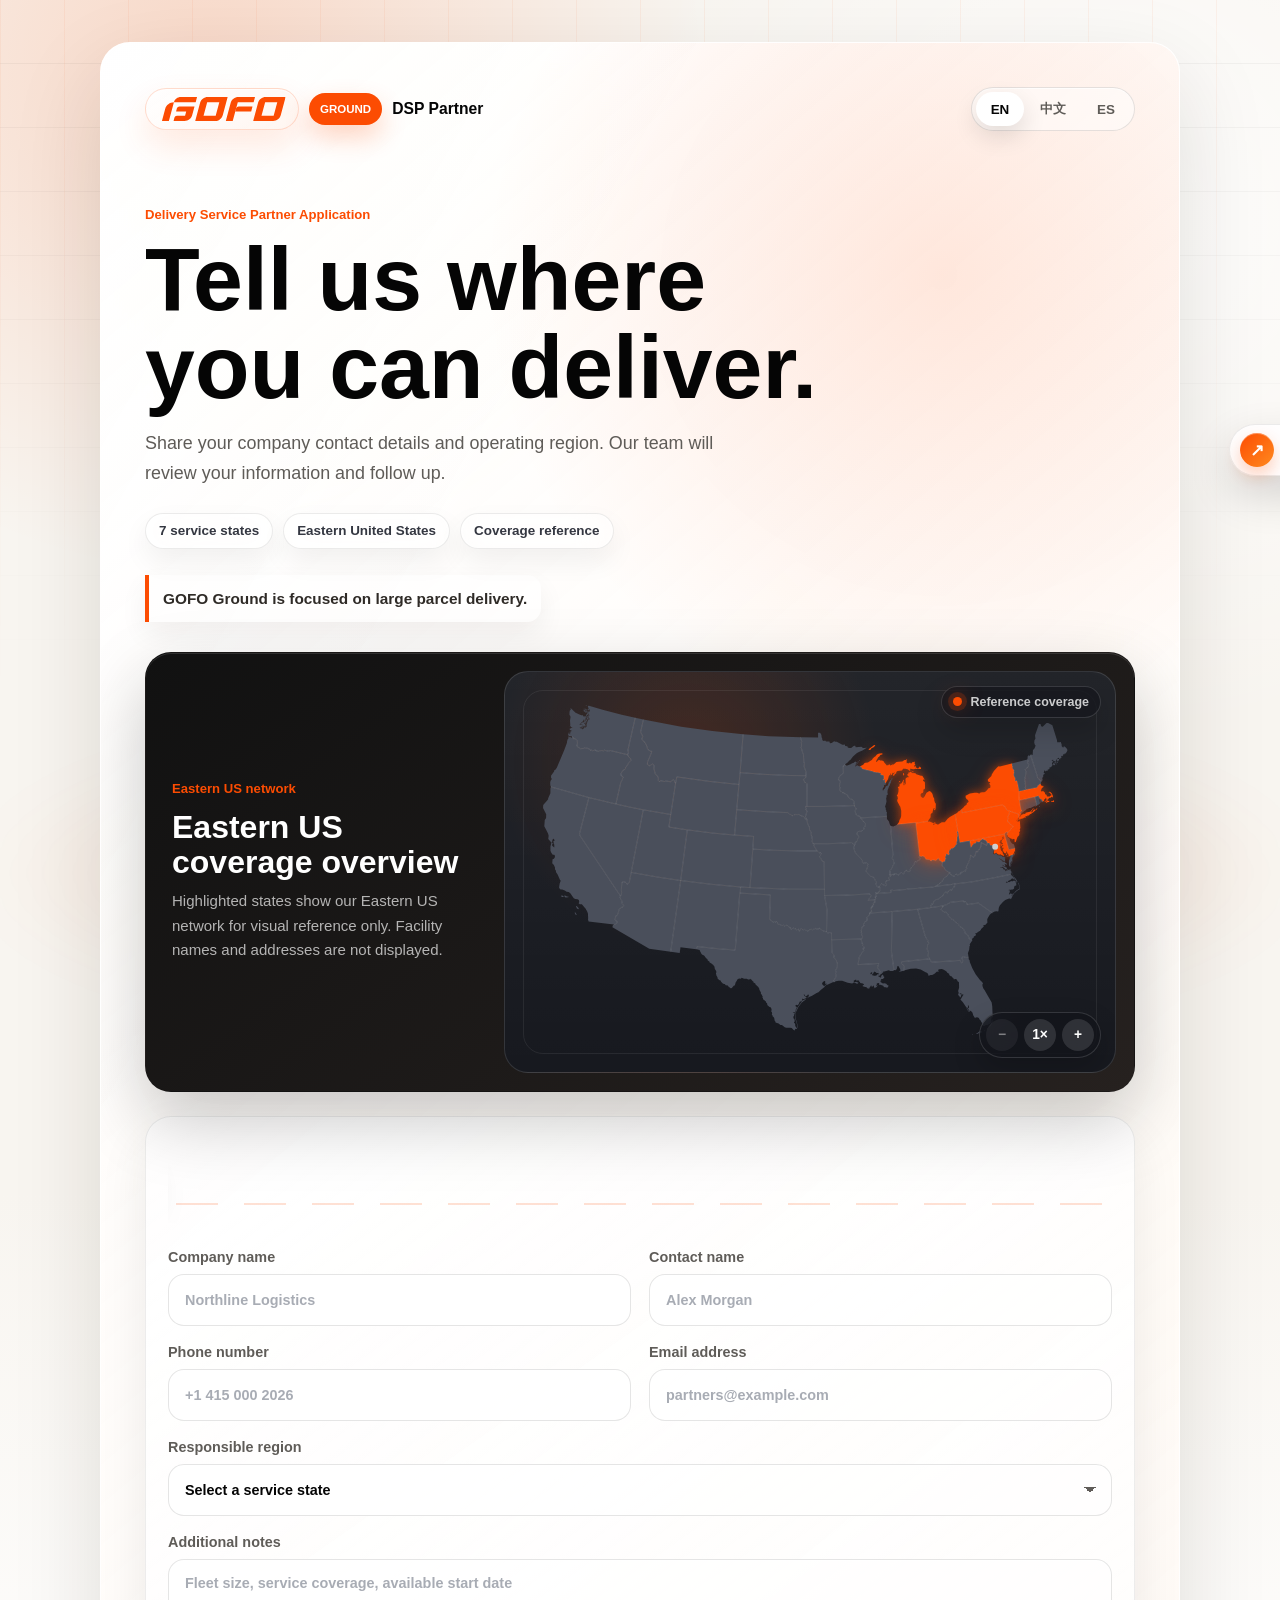
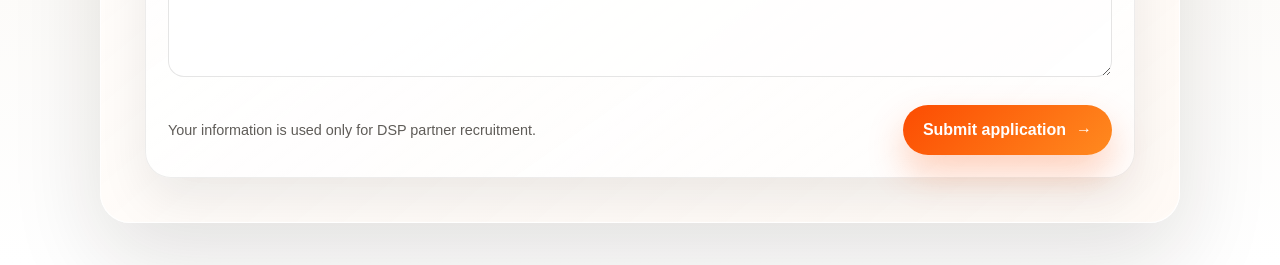
==== commit c405c02f: "Limit public network visualization to seven Eastern US states" ====
--- a/index.html
+++ b/index.html
@@ -4,7 +4,7 @@
     <meta charset="UTF-8" />
     <meta name="viewport" content="width=device-width, initial-scale=1.0" />
     <title>DSP Partner Application</title>
-    <link rel="stylesheet" href="styles.css?v=20260520" />
+    <link rel="stylesheet" href="styles.css?v=20261029" />
   </head>
   <body>
     <main class="page-shell">
@@ -32,9 +32,9 @@
             Share your company contact details and operating region. Our team will review your information and follow up.
           </p>
           <div class="hero-pills" aria-label="Network highlights">
-            <span>24 stations</span>
-            <span>17 active states</span>
-            <span>US ground network</span>
+            <span data-i18n="networkCount">7 service states</span>
+            <span data-i18n="networkRegion">Eastern United States</span>
+            <span data-i18n="networkPurpose">Coverage reference</span>
           </div>
           <p class="ground-note" data-i18n="groundNote">GOFO Ground is focused on large parcel delivery.</p>
         </div>
@@ -42,16 +42,14 @@
         <section class="station-map-panel" aria-labelledby="mapTitle">
           <div class="map-copy">
             <p class="eyebrow" data-i18n="mapEyebrow">Active network</p>
-            <h2 id="mapTitle" data-i18n="mapTitle">Open stations across the United States</h2>
-            <p data-i18n="mapSubtitle">Orange states are currently active. Hover an active state to see station cities.</p>
+            <h2 id="mapTitle" data-i18n="mapTitle">Eastern US coverage overview</h2>
+            <p data-i18n="mapSubtitle">Highlighted states show our Eastern US network for visual reference only. Facility names and addresses are not displayed.</p>
           </div>
 
           <div class="map-frame">
             <div class="map-legend">
               <span class="legend-dot" aria-hidden="true"></span>
-              <span data-i18n="legend">Open station state</span>
-              <span class="legend-dot legend-dot-planned" aria-hidden="true"></span>
-              <span data-i18n="plannedLabel">Coming soon</span>
+              <span data-i18n="legend">Reference coverage</span>
             </div>
             <div class="us-map" id="usMap" aria-label="United States station map"></div>
             <div class="map-controls" aria-label="Map zoom controls">
@@ -102,7 +100,7 @@
             <label class="field field-wide">
               <span data-i18n="regionLabel">Responsible region</span>
               <select name="regionChoice" id="regionSelect" required>
-                <option value="" data-i18n="regionSelectPlaceholder">Select an active city</option>
+                <option value="" data-i18n="regionSelectPlaceholder">Select a service state</option>
               </select>
             </label>
 
@@ -138,6 +136,6 @@
     </a>
 
     <script src="us-map-data.js"></script>
-    <script src="script.js?v=20260520"></script>
+    <script src="script.js?v=20261029"></script>
   </body>
 </html>
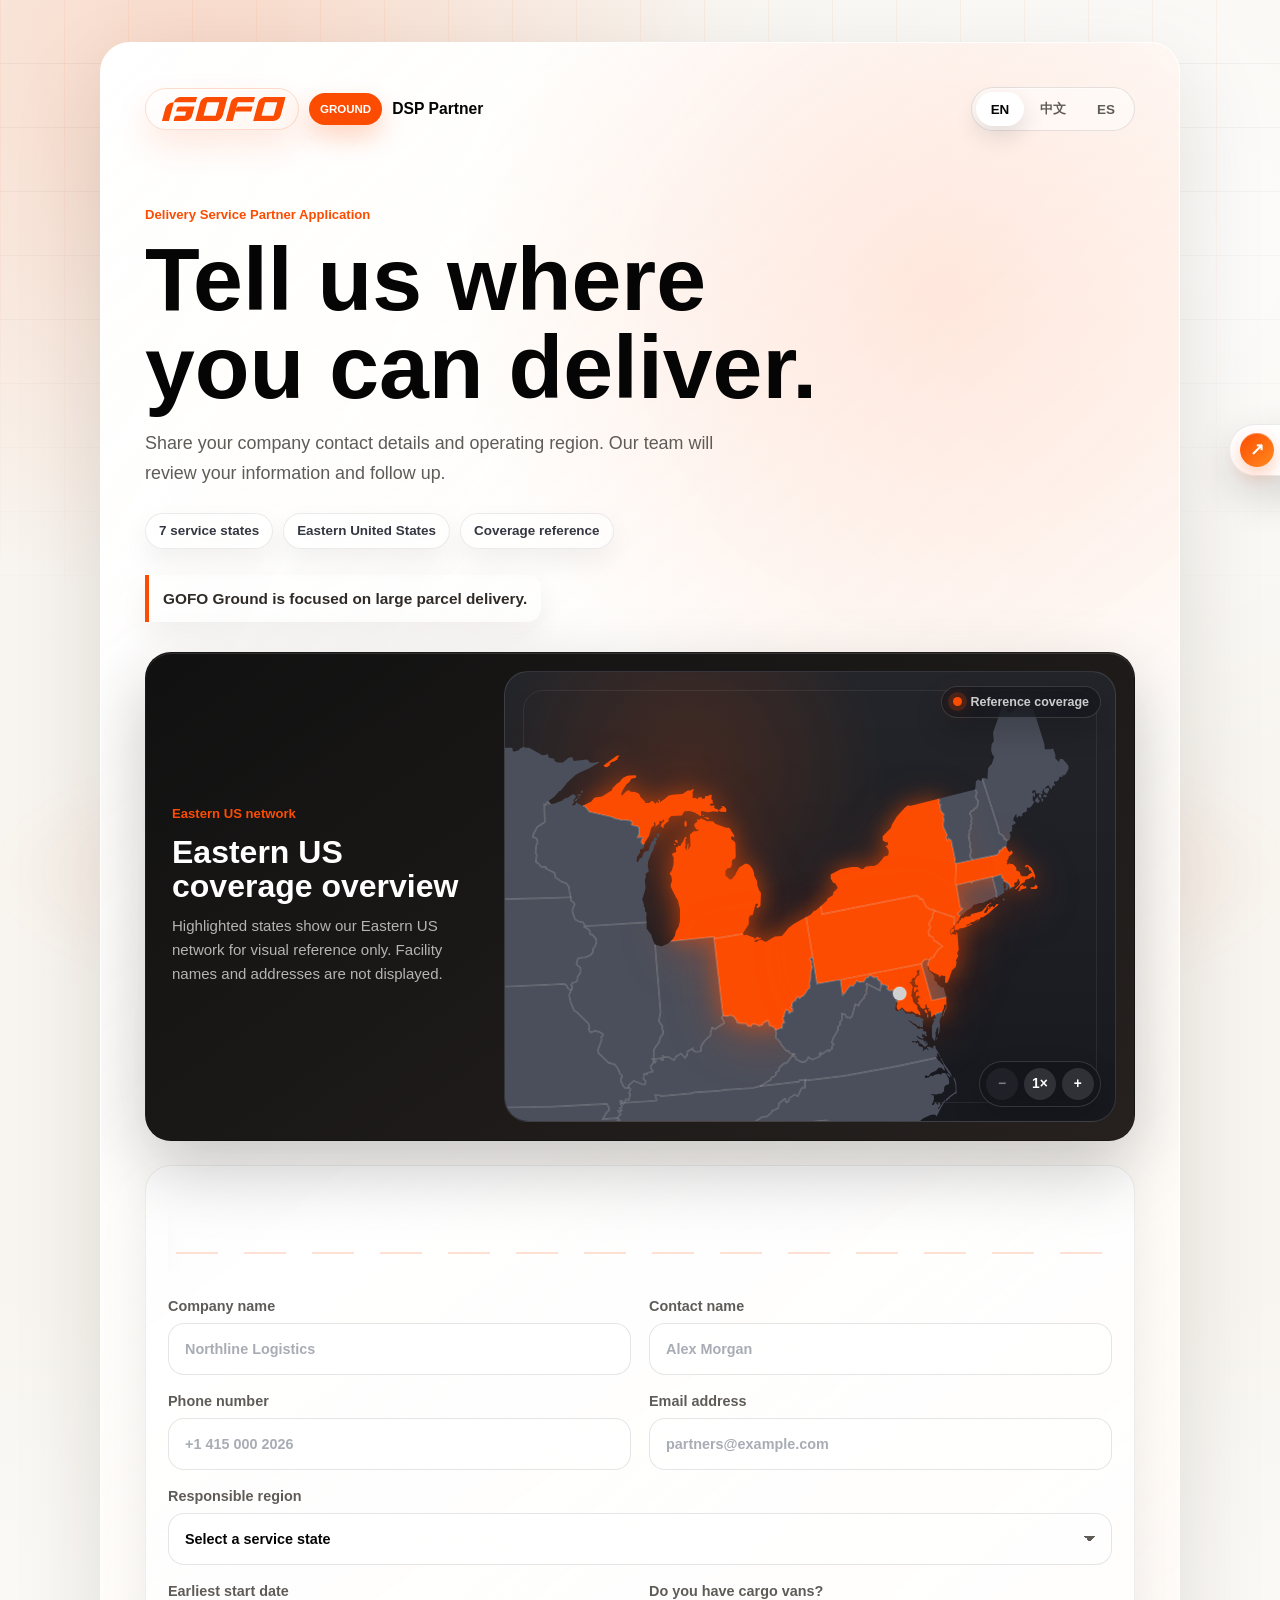
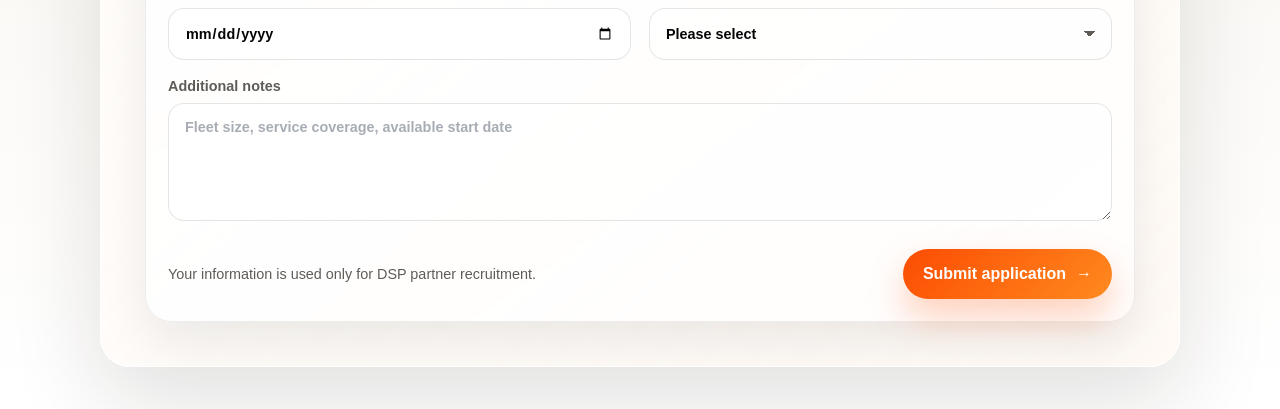
==== commit 42ff63c2: "Focus Eastern coverage and store fleet applications in D1 with private R2 backups" ====
--- a/index.html
+++ b/index.html
@@ -4,7 +4,7 @@
     <meta charset="UTF-8" />
     <meta name="viewport" content="width=device-width, initial-scale=1.0" />
     <title>DSP Partner Application</title>
-    <link rel="stylesheet" href="styles.css?v=20261029" />
+    <link rel="stylesheet" href="styles.css?v=20261029b" />
   </head>
   <body>
     <main class="page-shell">
@@ -109,6 +109,25 @@
               <input name="regionOther" id="regionOtherInput" data-i18n-placeholder="regionOtherPlaceholder" placeholder="Tell us the city you are interested in" />
             </label>
 
+            <label class="field">
+              <span data-i18n="earliestStartDateLabel">Earliest start date</span>
+              <input name="earliestStartDate" id="earliestStartDate" type="date" required />
+            </label>
+
+            <label class="field">
+              <span data-i18n="hasCargoVanLabel">Do you have cargo vans?</span>
+              <select name="hasCargoVan" id="hasCargoVan" required>
+                <option value="" data-i18n="chooseOption">Please select</option>
+                <option value="yes" data-i18n="yesLabel">Yes</option>
+                <option value="no" data-i18n="noLabel">No</option>
+              </select>
+            </label>
+
+            <label class="field field-wide is-hidden" id="cargoVanCountField" hidden>
+              <span data-i18n="cargoVanCountLabel">Number of cargo vans</span>
+              <input name="cargoVanCount" id="cargoVanCount" type="number" min="1" max="10000" step="1" inputmode="numeric" disabled />
+            </label>
+
             <label class="field field-wide">
               <span data-i18n="notesLabel">Additional notes</span>
               <textarea name="notes" rows="4" data-i18n-placeholder="notesPlaceholder" placeholder="Fleet size, service coverage, available start date"></textarea>
@@ -136,6 +155,6 @@
     </a>
 
     <script src="us-map-data.js"></script>
-    <script src="script.js?v=20261029"></script>
+    <script src="script.js?v=20261029b"></script>
   </body>
 </html>
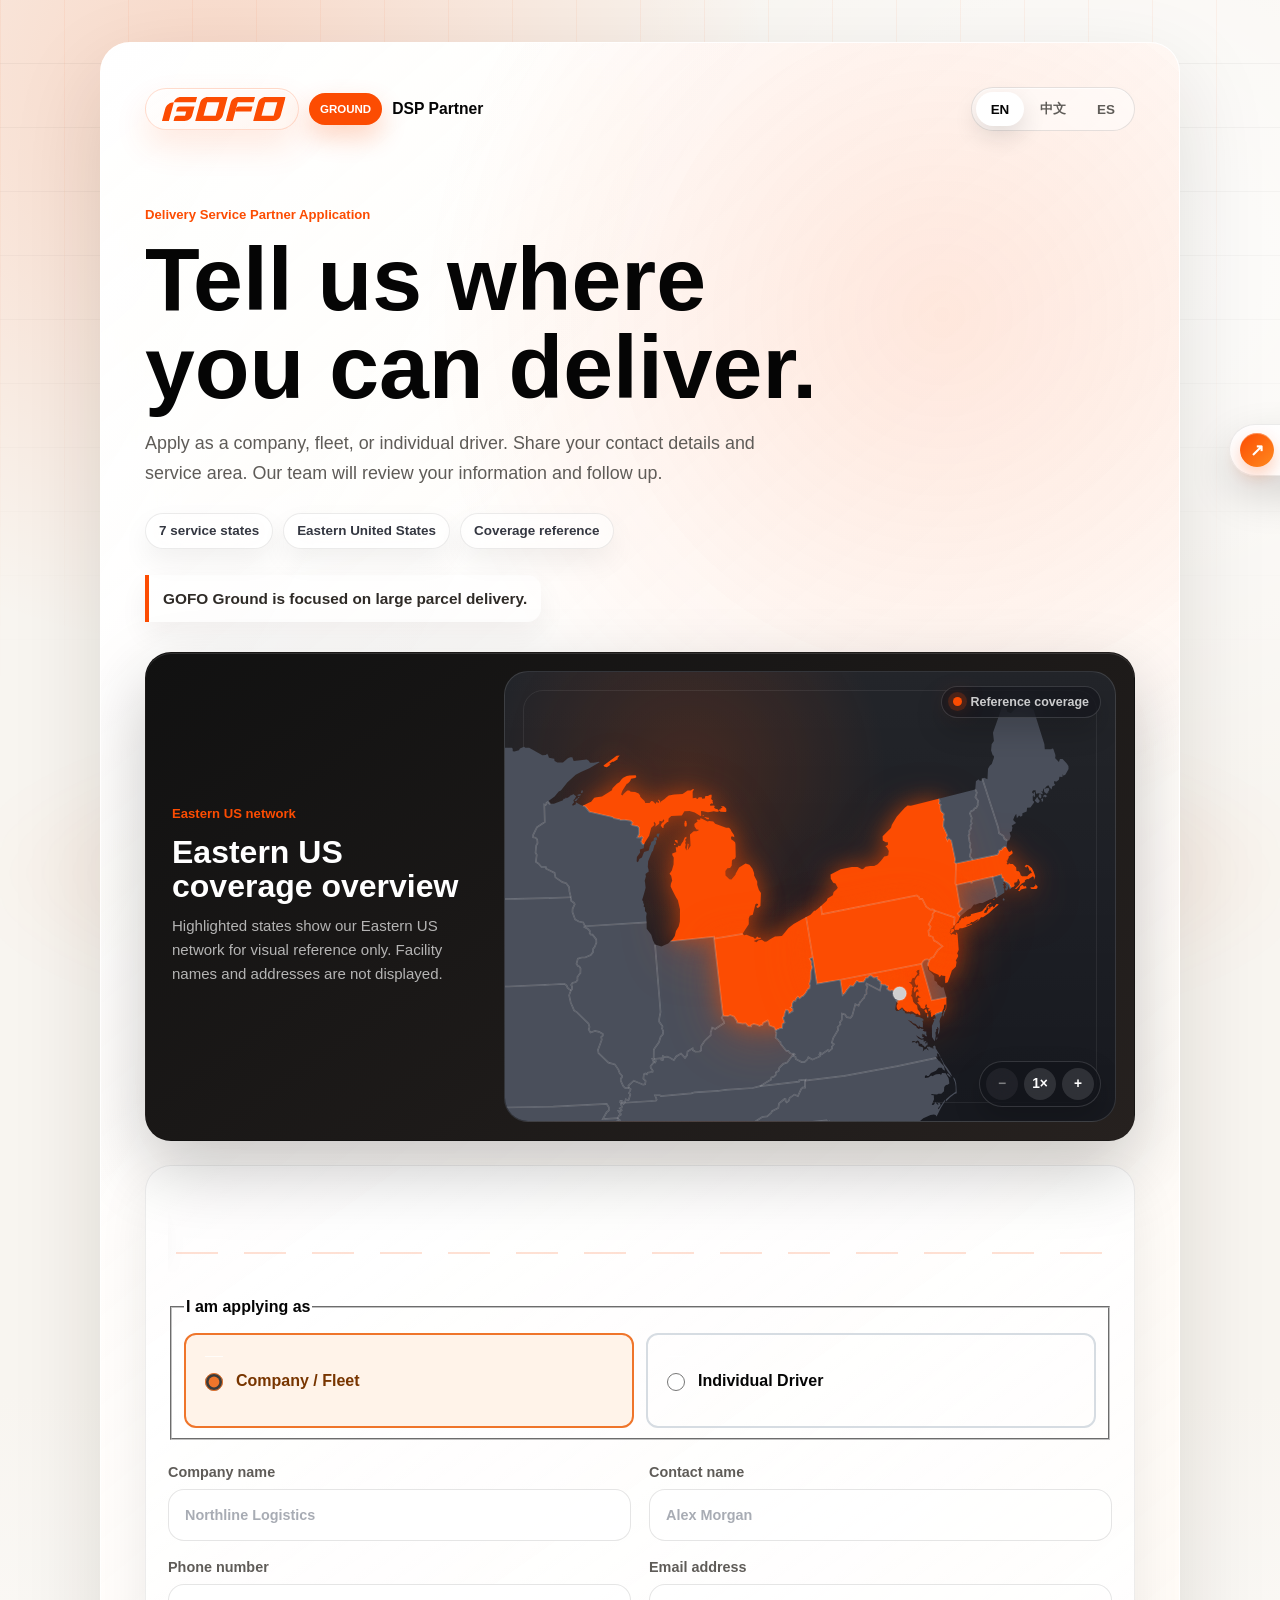
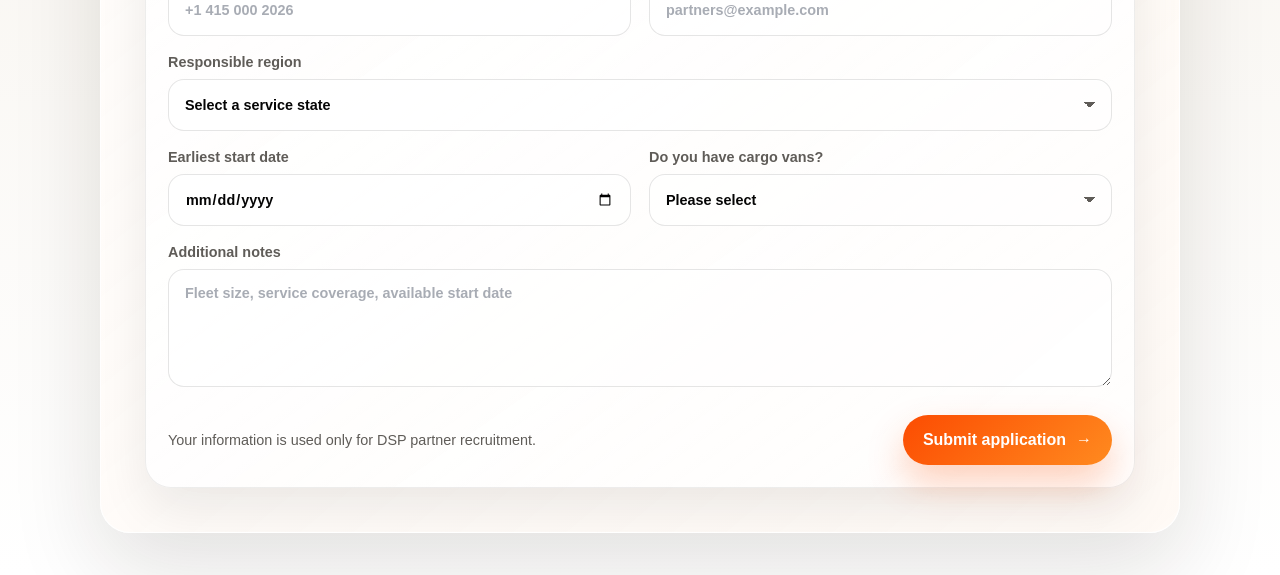
==== commit a8089102: "Support company fleets and individual driver applications" ====
--- a/index.html
+++ b/index.html
@@ -29,7 +29,7 @@
           <p class="eyebrow" data-i18n="eyebrow">Delivery Service Partner Application</p>
           <h1 id="pageTitle" data-i18n="title">Tell us where you can deliver.</h1>
           <p data-i18n="subtitle">
-            Share your company contact details and operating region. Our team will review your information and follow up.
+            Apply as a company, fleet, or individual driver. Share your contact details and service area. Our team will review your information and follow up.
           </p>
           <div class="hero-pills" aria-label="Network highlights">
             <span data-i18n="networkCount">7 service states</span>
@@ -76,8 +76,15 @@
             </div>
           </div>
 
+          <fieldset class="applicant-modes">
+            <legend data-i18n="applicantTypeLabel">I am applying as</legend>
+            <div class="applicant-mode-options">
+              <label><input type="radio" name="applicantType" value="company_fleet" checked /><span data-i18n="companyFleetLabel">Company / Fleet</span></label>
+              <label><input type="radio" name="applicantType" value="individual_driver" /><span data-i18n="individualDriverLabel">Individual Driver</span></label>
+            </div>
+          </fieldset>
           <div class="field-grid">
-            <label class="field">
+            <label class="field" id="companyField">
               <span data-i18n="companyLabel">Company name</span>
               <input name="company" required autocomplete="organization" data-i18n-placeholder="companyPlaceholder" placeholder="Northline Logistics" />
             </label>
--- a/styles.css
+++ b/styles.css
@@ -1213,3 +1213,11 @@
   }
 }
   color: #ffffff;
+
+.applicant-modes { margin: 0 0 24px; padding: 0; border: 0; }
+.applicant-modes legend { margin-bottom: 12px; font-weight: 700; }
+.applicant-mode-options { display: grid; grid-template-columns: repeat(2, minmax(0, 1fr)); gap: 12px; }
+.applicant-mode-options label { display: flex; align-items: center; gap: 10px; padding: 18px 14px; border: 2px solid #d6dce2; border-radius: 12px; cursor: pointer; font-weight: 700; }
+.applicant-mode-options label:has(input:checked) { border-color: #ef752b; background: #fff3e9; color: #783500; }
+.applicant-mode-options input { accent-color: #ef752b; width: 18px; height: 18px; flex-shrink: 0; }
+@media(max-width: 480px) { .applicant-mode-options { grid-template-columns: 1fr; } }
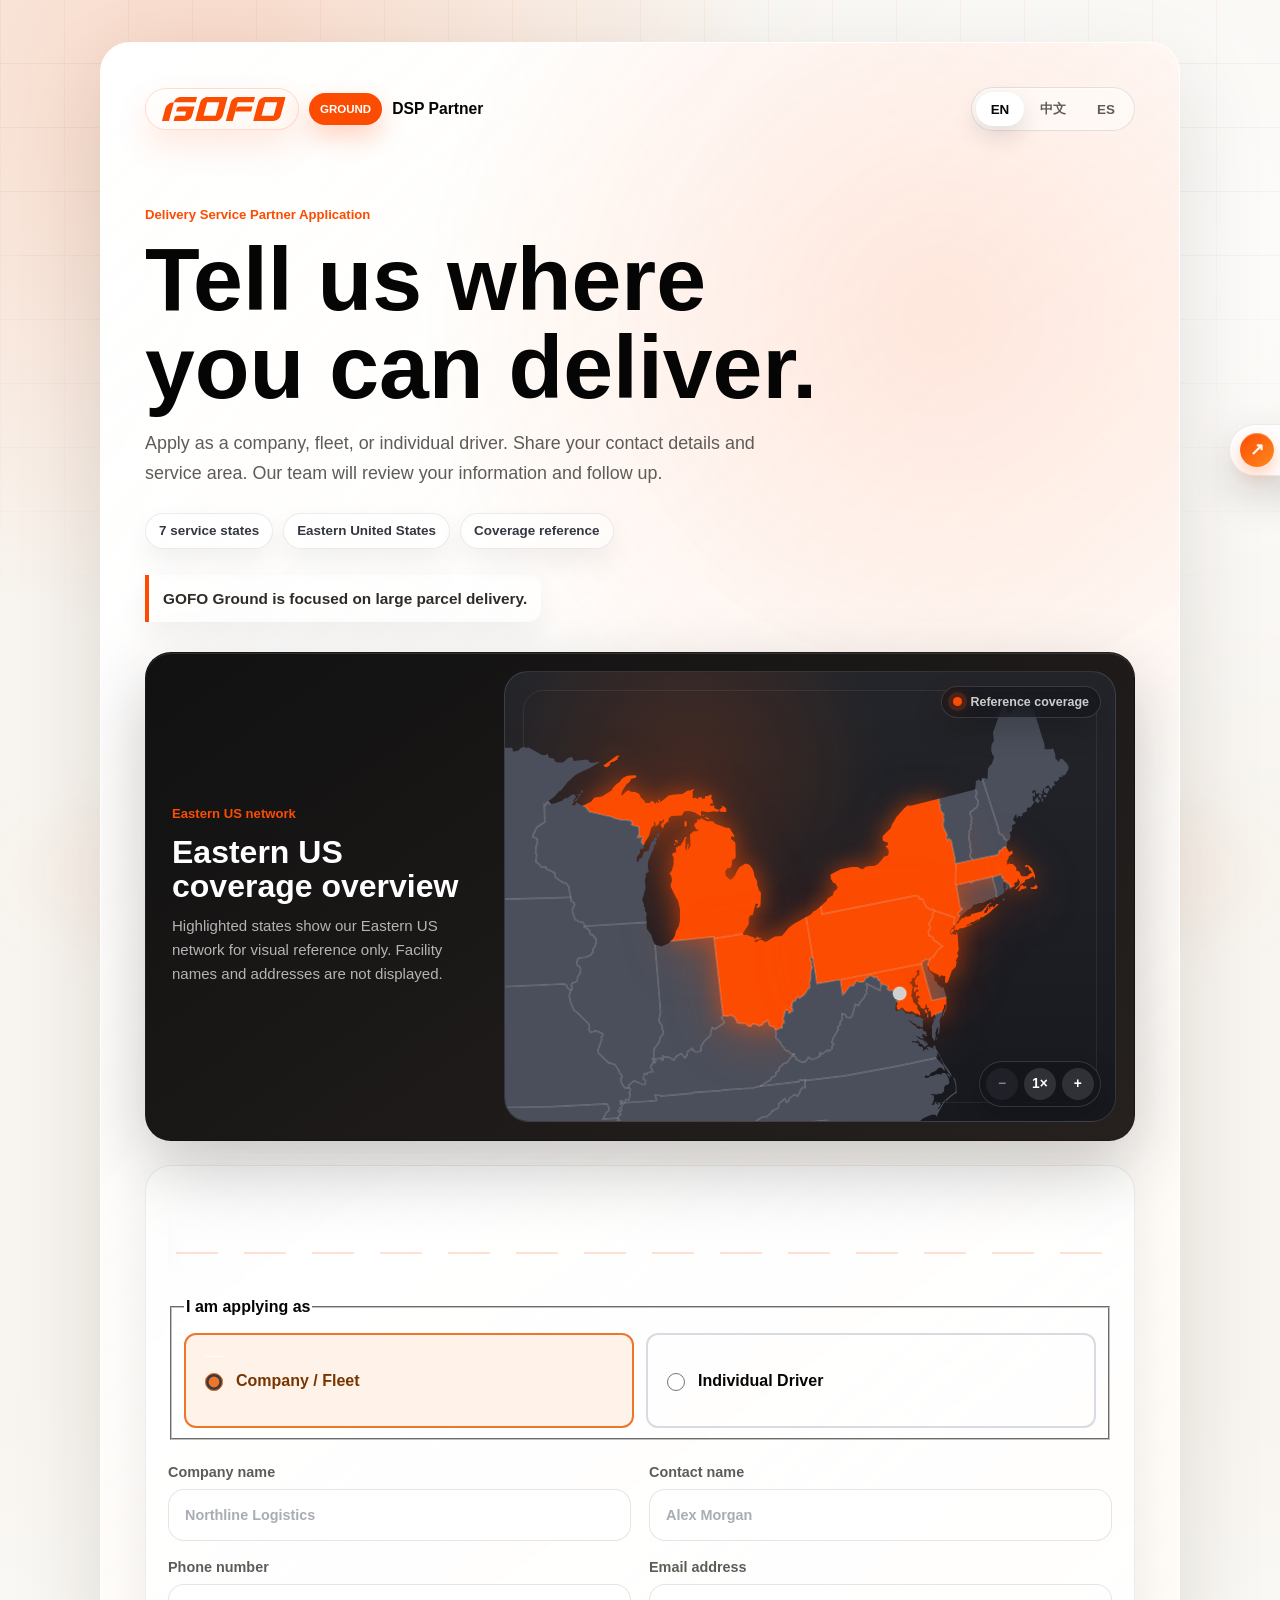
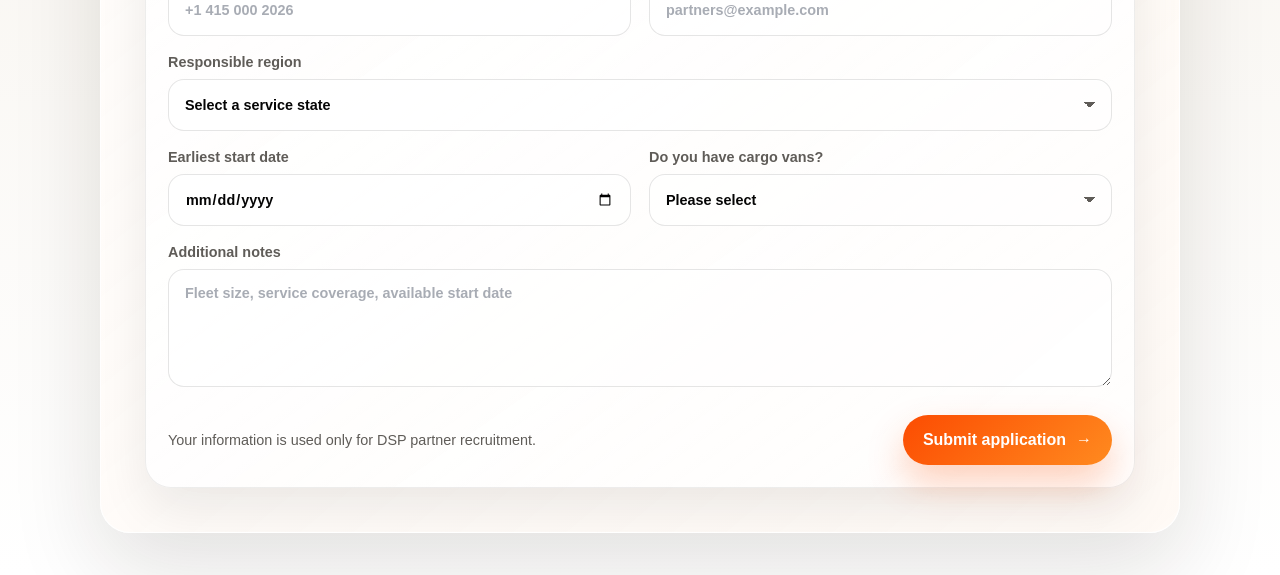
==== commit 2b477ebb: "Refresh application form assets for new applicant modes" ====
--- a/index.html
+++ b/index.html
@@ -4,7 +4,7 @@
     <meta charset="UTF-8" />
     <meta name="viewport" content="width=device-width, initial-scale=1.0" />
     <title>DSP Partner Application</title>
-    <link rel="stylesheet" href="styles.css?v=20261029b" />
+    <link rel="stylesheet" href="styles.css?v=20261029-driver" />
   </head>
   <body>
     <main class="page-shell">
@@ -162,6 +162,6 @@
     </a>
 
     <script src="us-map-data.js"></script>
-    <script src="script.js?v=20261029b"></script>
+    <script src="script.js?v=20261029-driver"></script>
   </body>
 </html>
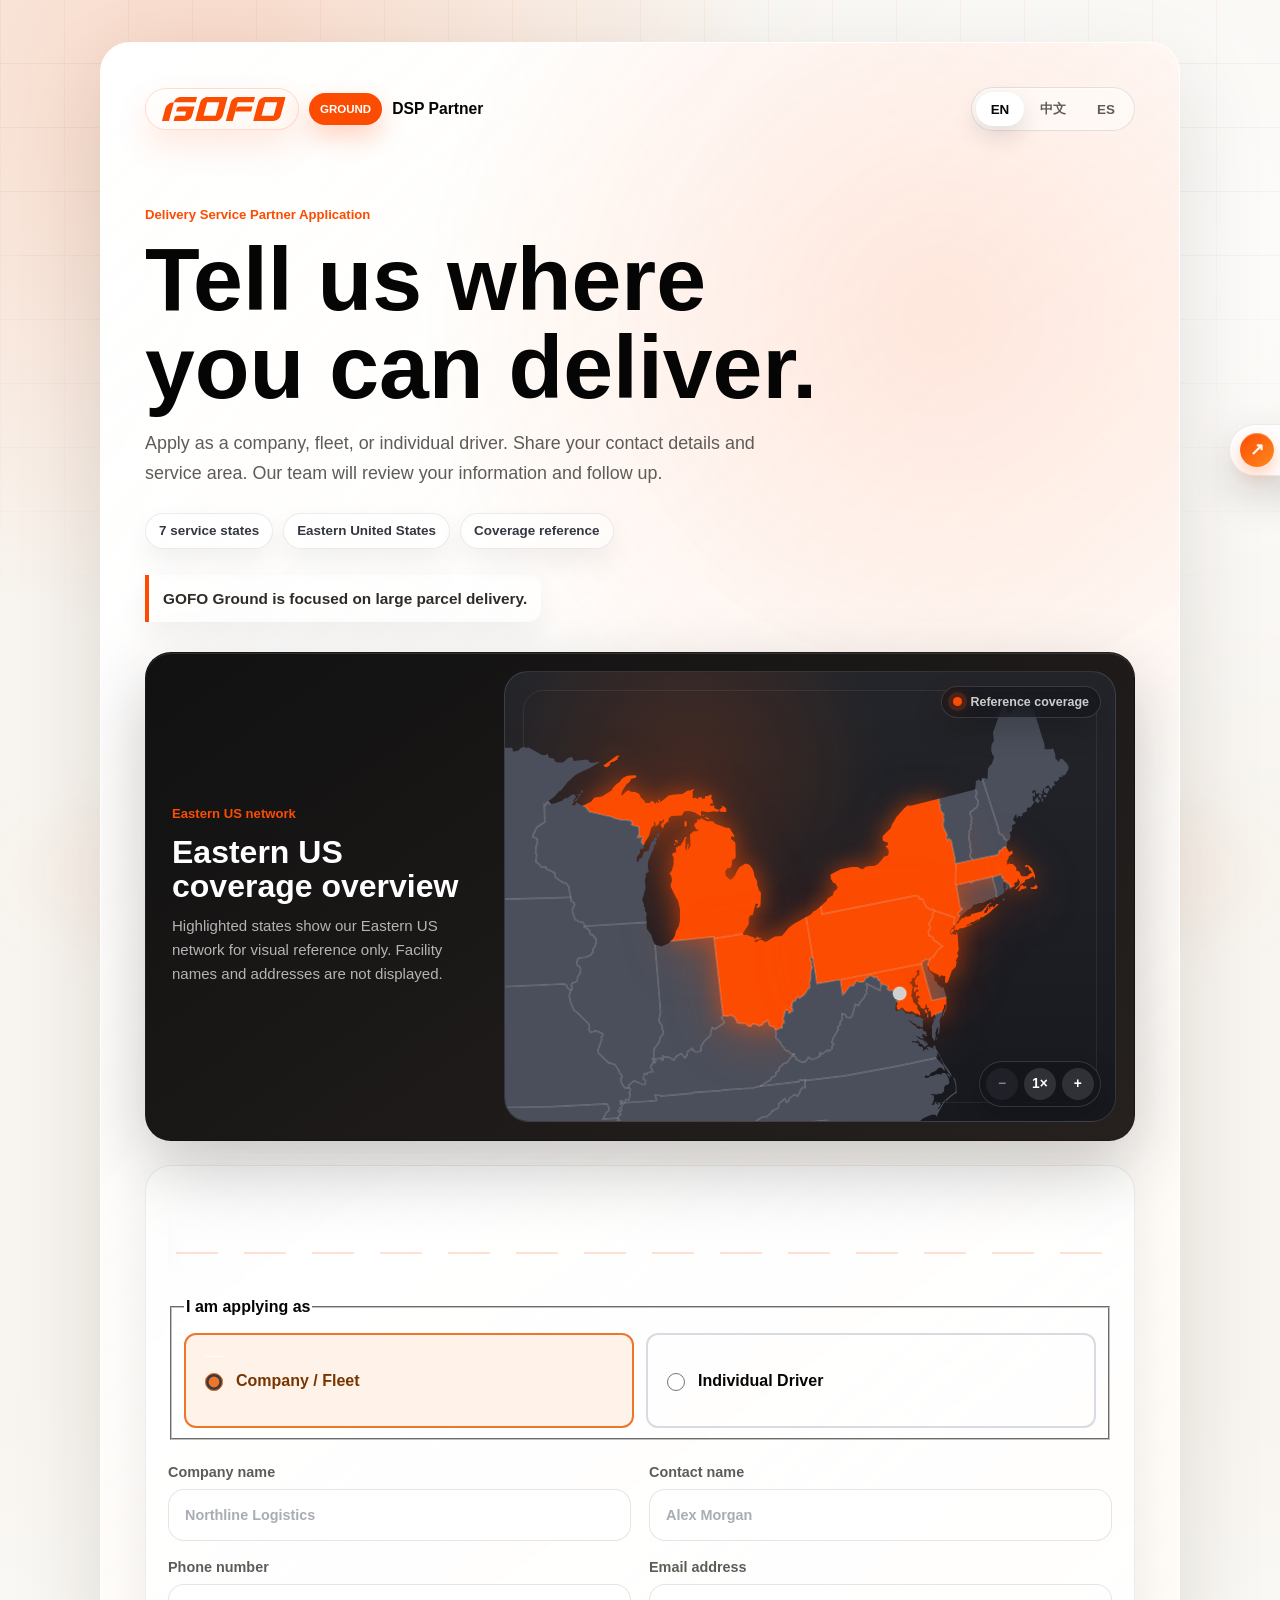
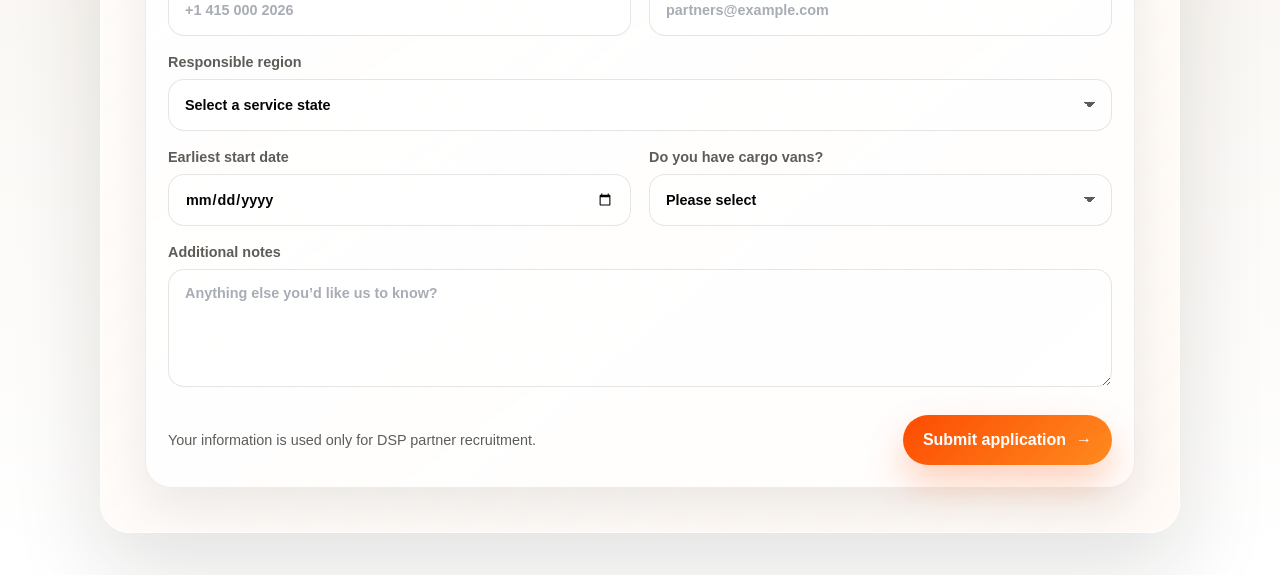
==== commit 93040a4c: "Simplify additional notes prompt across languages" ====
--- a/index.html
+++ b/index.html
@@ -137,7 +137,7 @@
 
             <label class="field field-wide">
               <span data-i18n="notesLabel">Additional notes</span>
-              <textarea name="notes" rows="4" data-i18n-placeholder="notesPlaceholder" placeholder="Fleet size, service coverage, available start date"></textarea>
+              <textarea name="notes" rows="4" data-i18n-placeholder="notesPlaceholder" placeholder="Anything else you’d like us to know?"></textarea>
             </label>
           </div>
 
@@ -162,6 +162,6 @@
     </a>
 
     <script src="us-map-data.js"></script>
-    <script src="script.js?v=20261029-driver"></script>
+    <script src="script.js?v=20261029-notes"></script>
   </body>
 </html>
